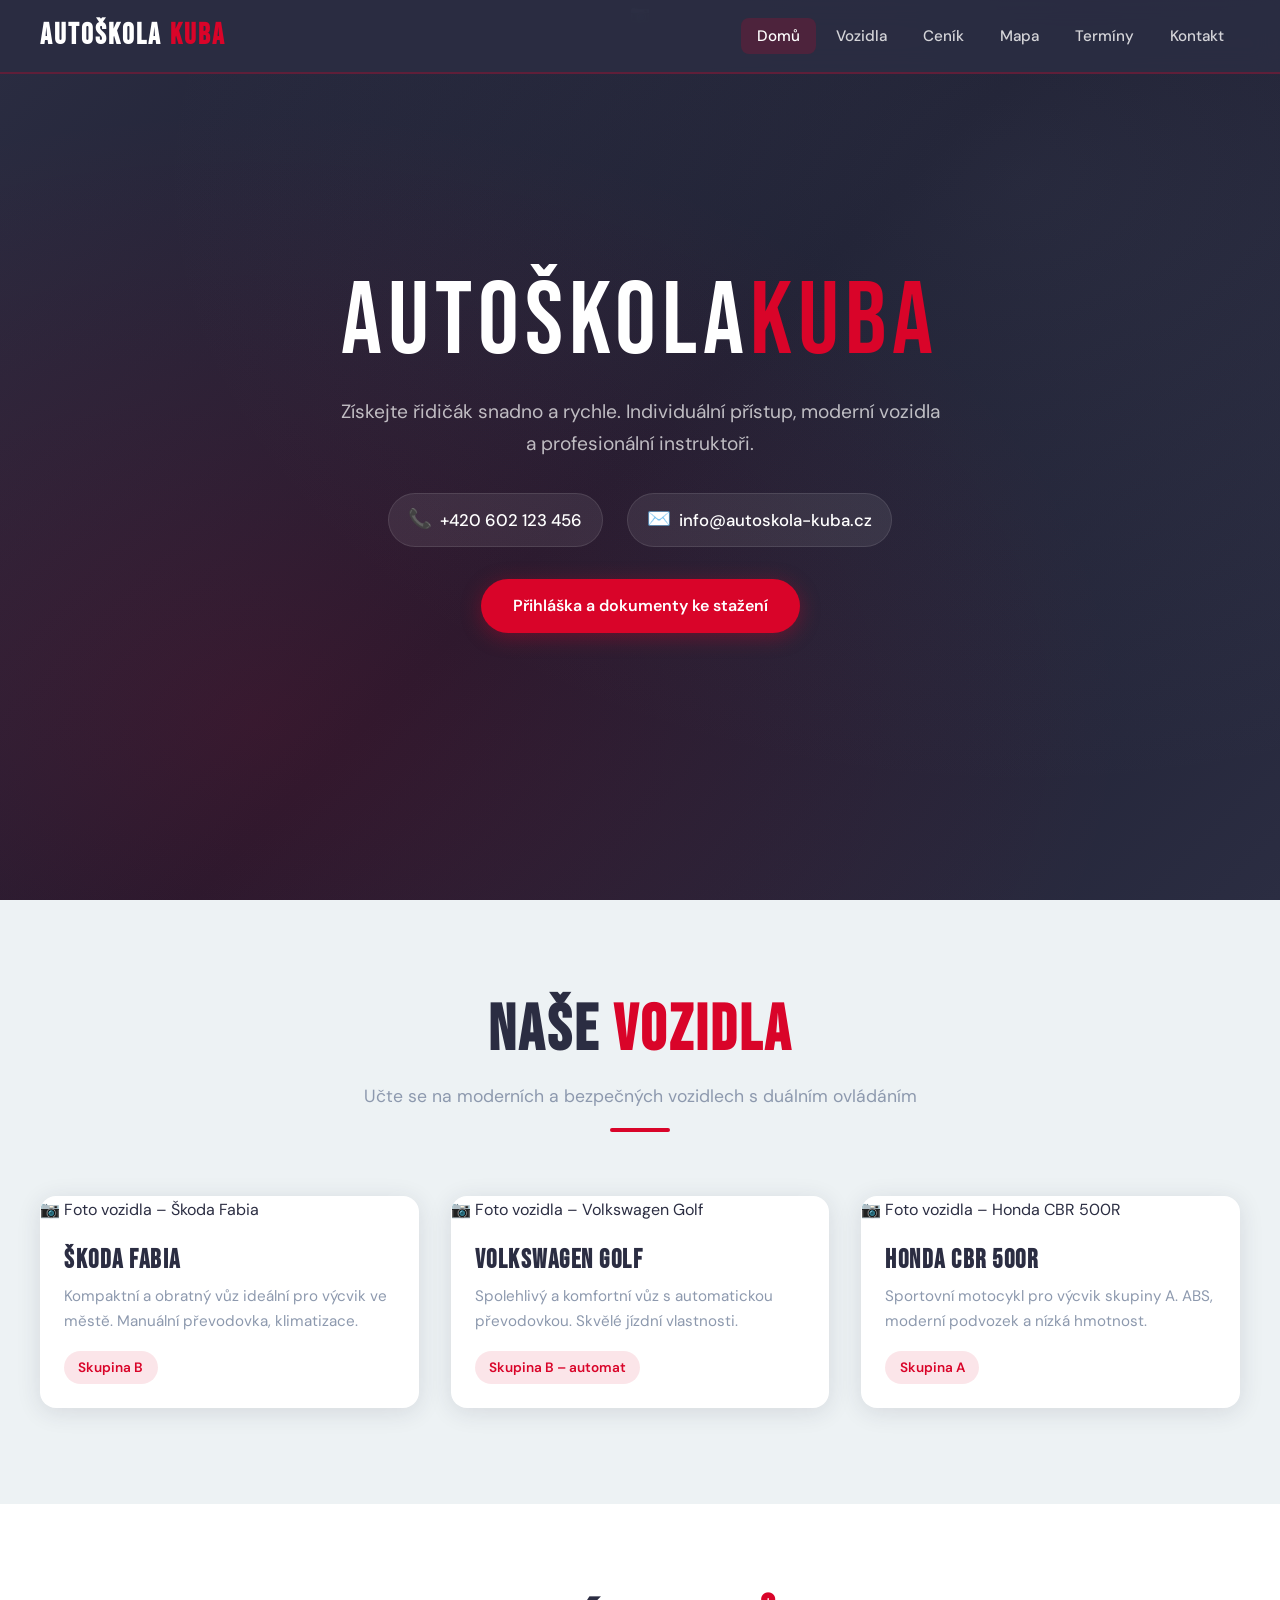
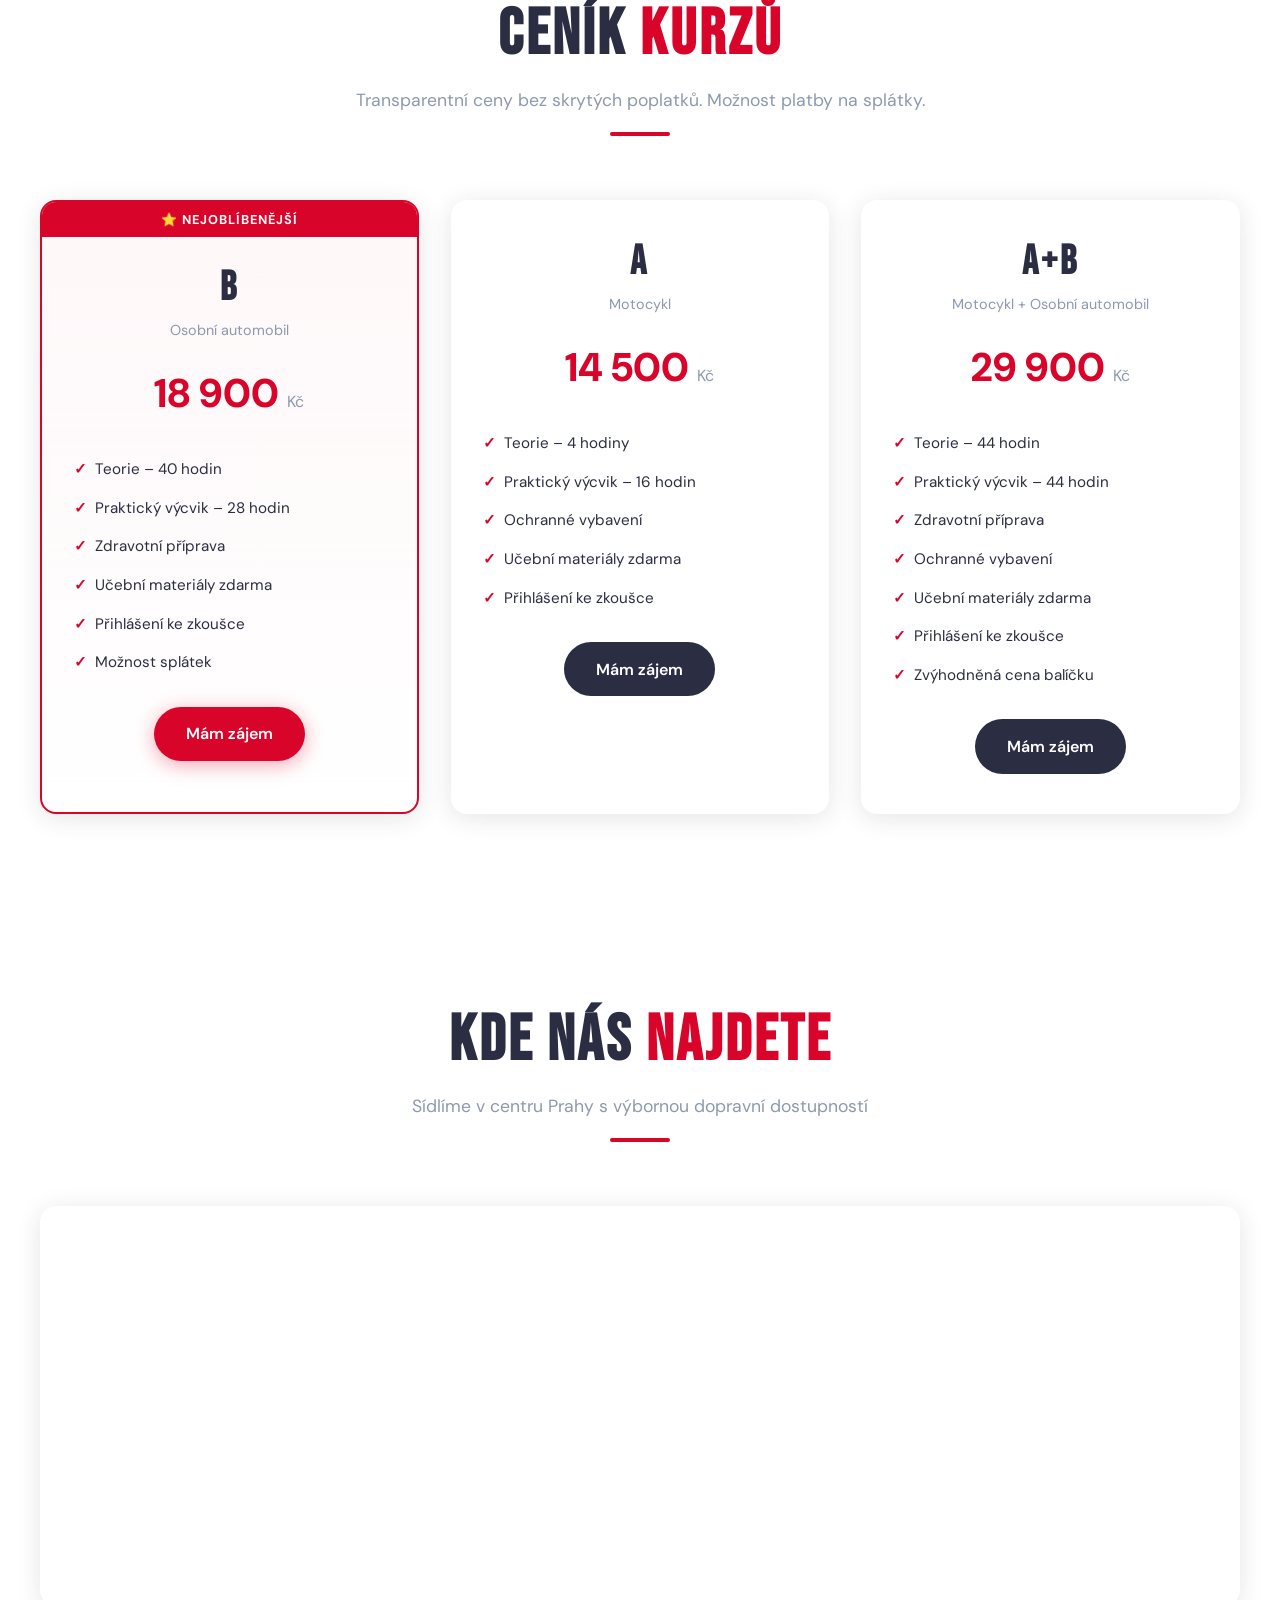
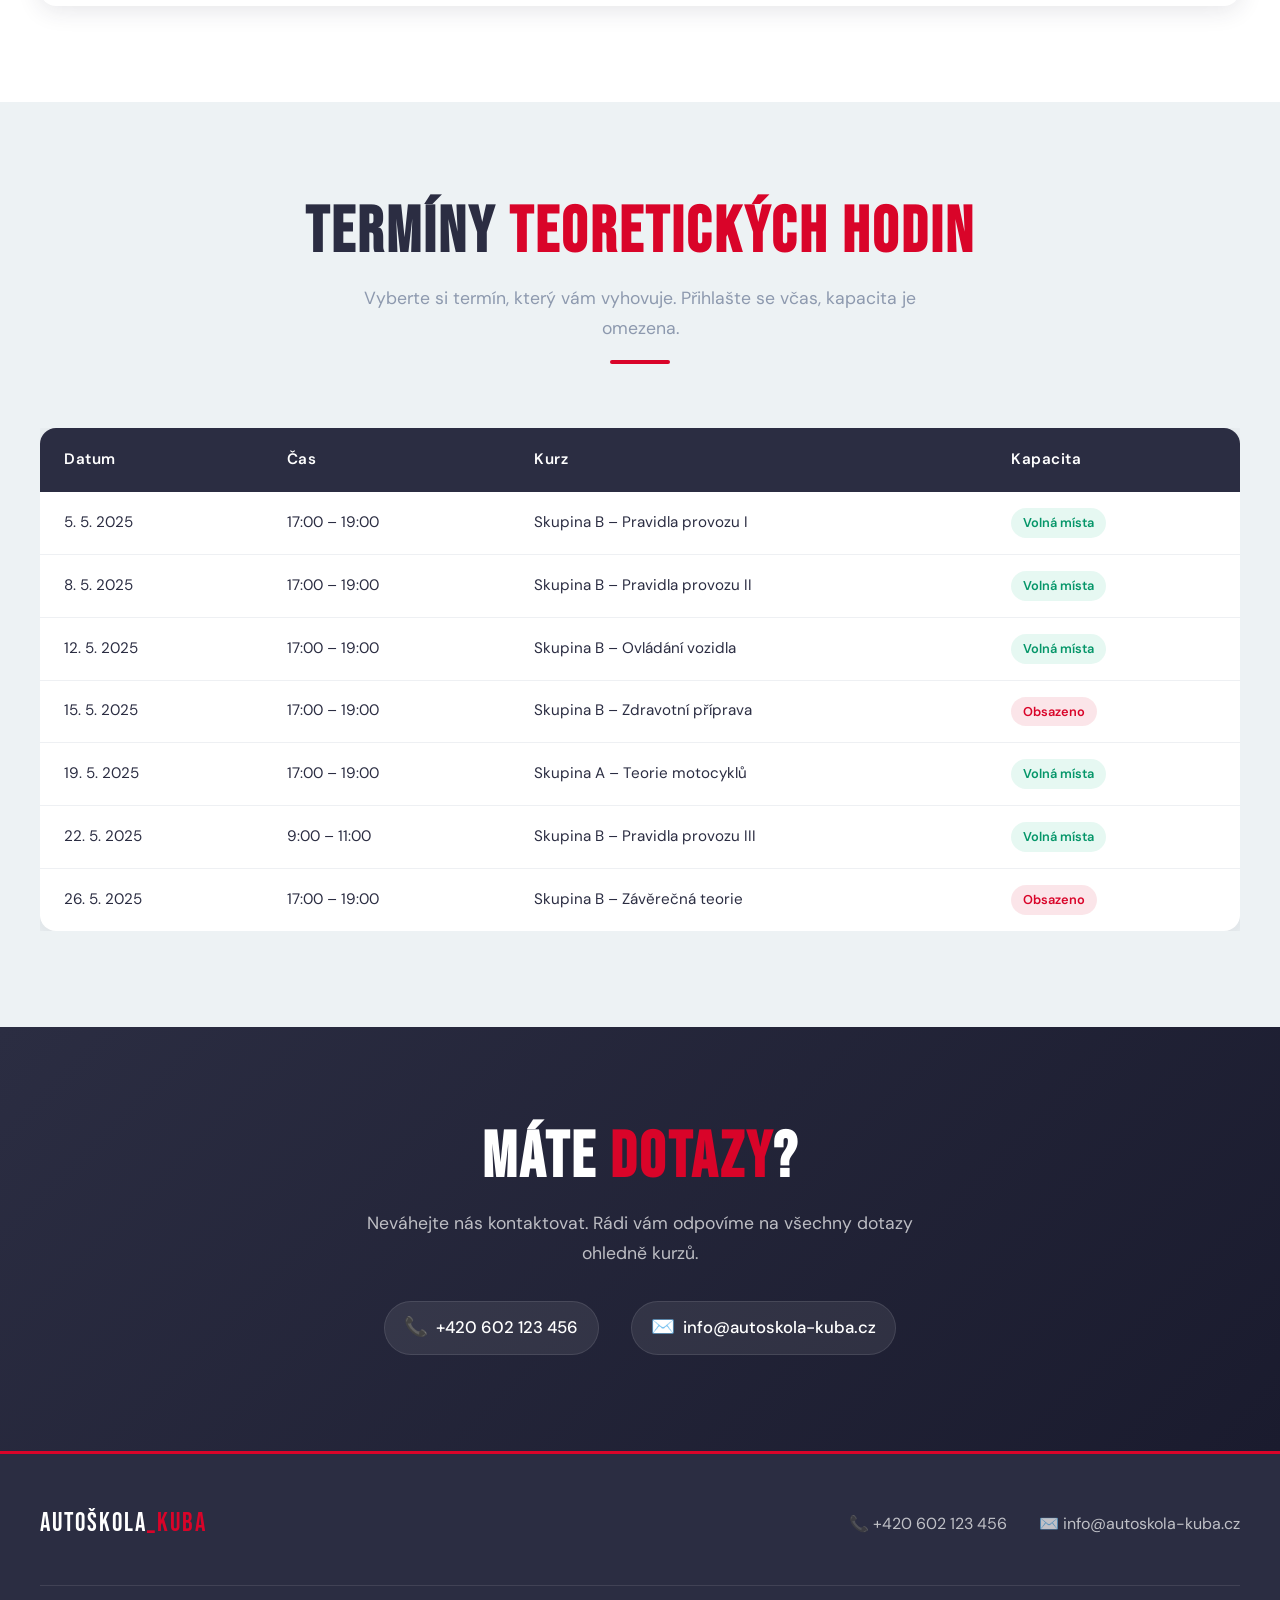
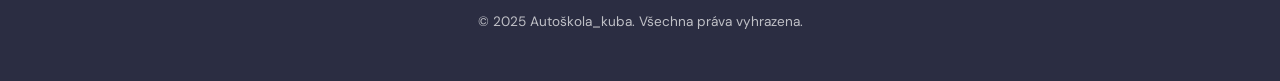
==== index.html @ a4c68f7d "posun_kuba_2" ====
<!DOCTYPE html>
<html lang="cs">

<head>
    <meta charset="UTF-8">
    <meta name="viewport" content="width=device-width, initial-scale=1.0">
    <meta name="description"
        content="Autoškola Kuba – moderní autoškola v Praze. Získejte řidičák snadno a rychle. Kurzy skupin B, A, AM a další.">
    <title>Autoškola Kuba – Získejte řidičák snadno a rychle</title>
    <link rel="stylesheet" href="style.css">
</head>

<body>

    <!-- ===== NAVBAR ===== -->
    <nav class="navbar" id="navbar">
        <div class="nav-container">
            <a href="#domov" class="nav-logo">Autoškola<span>kuba</span></a>
            <ul class="nav-links" id="navLinks">
                <li><a href="#domov">Domů</a></li>
                <li><a href="#vozidla">Vozidla</a></li>
                <li><a href="#cenik">Ceník</a></li>
                <li><a href="#mapa">Mapa</a></li>
                <li><a href="#terminy">Termíny</a></li>
                <li><a href="#kontakt">Kontakt</a></li>
            </ul>
            <div class="nav-toggle" id="navToggle" onclick="toggleNav()">
                <span></span>
                <span></span>
                <span></span>
            </div>
        </div>
    </nav>

    <!-- ===== HERO ===== -->
    <header class="hero" id="domov">
        <div class="hero-bg">
            <div class="hero-placeholder">
                <div style="text-align:center;">
                    <span class="placeholder-icon">📷</span>
                    <br>Foto hero – autoškola / silnice
                </div>
            </div>
        </div>
        <div class="hero-content">
            <h1>Autoškola<span>kuba</span></h1>
            <p>Získejte řidičák snadno a rychle. Individuální přístup, moderní vozidla a profesionální instruktoři.</p>
            <div class="hero-contacts">
                <a href="tel:+420602123456" class="hero-contact-item">
                    <span class="icon">📞</span> +420 602 123 456
                </a>
                <a href="mailto:info@autoskola-kuba.cz" class="hero-contact-item">
                    <span class="icon">✉️</span> info@autoskola-kuba.cz
                </a>
            </div>
            <div style="display:flex;gap:1rem;justify-content:center;flex-wrap:wrap;">
                <a href="formular.html" class="btn btn-primary">Přihláška a dokumenty ke stažení</a>
            </div>
        </div>
    </header>

    <main>

        <!-- ===== VOZIDLA ===== -->
        <section id="vozidla">
            <div class="section-container">
                <div class="section-header">
                    <h2>Naše <span>vozidla</span></h2>
                    <p>Učte se na moderních a bezpečných vozidlech s duálním ovládáním</p>
                    <div class="section-line"></div>
                </div>
                <div class="vehicles-grid">
                    <!-- Card 1 -->
                    <div class="vehicle-card">
                        <div class="photo-placeholder red">
                            <span class="placeholder-icon">📷</span>
                            Foto vozidla – Škoda Fabia
                        </div>
                        <div class="vehicle-card-body">
                            <h3>Škoda Fabia</h3>
                            <p>Kompaktní a obratný vůz ideální pro výcvik ve městě. Manuální převodovka, klimatizace.
                            </p>
                            <span class="vehicle-badge">Skupina B</span>
                        </div>
                    </div>
                    <!-- Card 2 -->
                    <div class="vehicle-card">
                        <div class="photo-placeholder dark">
                            <span class="placeholder-icon">📷</span>
                            Foto vozidla – Volkswagen Golf
                        </div>
                        <div class="vehicle-card-body">
                            <h3>Volkswagen Golf</h3>
                            <p>Spolehlivý a komfortní vůz s automatickou převodovkou. Skvělé jízdní vlastnosti.</p>
                            <span class="vehicle-badge">Skupina B – automat</span>
                        </div>
                    </div>
                    <!-- Card 3 -->
                    <div class="vehicle-card">
                        <div class="photo-placeholder grey">
                            <span class="placeholder-icon">📷</span>
                            Foto vozidla – Honda CBR 500R
                        </div>
                        <div class="vehicle-card-body">
                            <h3>Honda CBR 500R</h3>
                            <p>Sportovní motocykl pro výcvik skupiny A. ABS, moderní podvozek a nízká hmotnost.</p>
                            <span class="vehicle-badge">Skupina A</span>
                        </div>
                    </div>
                </div>
            </div>
        </section>

        <!-- ===== CENÍK ===== -->
        <section id="cenik" style="background:var(--white);">
            <div class="section-container">
                <div class="section-header">
                    <h2>Ceník <span>kurzů</span></h2>
                    <p>Transparentní ceny bez skrytých poplatků. Možnost platby na splátky.</p>
                    <div class="section-line"></div>
                </div>
                <div class="pricing-grid">
                    <!-- B – featured -->
                    <div class="pricing-card featured">
                        <div class="pricing-header">
                            <h3>B</h3>
                            <div class="category">Osobní automobil</div>
                        </div>
                        <div class="pricing-price">18 900 <small>Kč</small></div>
                        <ul class="pricing-features">
                            <li>Teorie – 40 hodin</li>
                            <li>Praktický výcvik – 28 hodin</li>
                            <li>Zdravotní příprava</li>
                            <li>Učební materiály zdarma</li>
                            <li>Přihlášení ke zkoušce</li>
                            <li>Možnost splátek</li>
                        </ul>
                        <a href="formular.html" class="btn btn-primary">Mám zájem</a>
                    </div>
                    <!-- A -->
                    <div class="pricing-card">
                        <div class="pricing-header">
                            <h3>A</h3>
                            <div class="category">Motocykl</div>
                        </div>
                        <div class="pricing-price">14 500 <small>Kč</small></div>
                        <ul class="pricing-features">
                            <li>Teorie – 4 hodiny</li>
                            <li>Praktický výcvik – 16 hodin</li>
                            <li>Ochranné vybavení</li>
                            <li>Učební materiály zdarma</li>
                            <li>Přihlášení ke zkoušce</li>
                        </ul>
                        <a href="formular.html" class="btn btn-dark">Mám zájem</a>
                    </div>
                    <!-- A+B -->
                    <div class="pricing-card">
                        <div class="pricing-header">
                            <h3>A+B</h3>
                            <div class="category">Motocykl + Osobní automobil</div>
                        </div>
                        <div class="pricing-price">29 900 <small>Kč</small></div>
                        <ul class="pricing-features">
                            <li>Teorie – 44 hodin</li>
                            <li>Praktický výcvik – 44 hodin</li>
                            <li>Zdravotní příprava</li>
                            <li>Ochranné vybavení</li>
                            <li>Učební materiály zdarma</li>
                            <li>Přihlášení ke zkoušce</li>
                            <li>Zvýhodněná cena balíčku</li>
                        </ul>
                        <a href="formular.html" class="btn btn-dark">Mám zájem</a>
                    </div>
                </div>
            </div>
        </section>

        <!-- ===== MAPA ===== -->
        <section id="mapa" class="map-section">
            <div class="section-container">
                <div class="section-header">
                    <h2>Kde nás <span>najdete</span></h2>
                    <p>Sídlíme v centru Prahy s výbornou dopravní dostupností</p>
                    <div class="section-line"></div>
                </div>
                <div class="map-wrapper">
                    <!-- DOPLNIT SOUŘADNICE -->
                    <iframe
                        src="https://www.google.com/maps/embed?pb=!1m18!1m12!1m3!1d2560.698370697613!2d14.42076!3d50.08804!2m3!1f0!2f0!3f0!3m2!1i1024!2i768!4f13.1!3m3!1m2!1s0x470b94e1e6c0b0a1%3A0x400af0f66164090!2sPraha!5e0!3m2!1scs!2scz!4v1700000000000!5m2!1scs!2scz"
                        allowfullscreen="" loading="lazy" referrerpolicy="no-referrer-when-downgrade"
                        title="Mapa – Autoškola Kuba">
                    </iframe>
                </div>
            </div>
        </section>

        <!-- ===== TERMÍNY ===== -->
        <section id="terminy">
            <div class="section-container">
                <div class="section-header">
                    <h2>Termíny <span>teoretických hodin</span></h2>
                    <p>Vyberte si termín, který vám vyhovuje. Přihlašte se včas, kapacita je omezena.</p>
                    <div class="section-line"></div>
                </div>
                <div style="overflow-x:auto;">
                    <table class="schedule-table">
                        <thead>
                            <tr>
                                <th>Datum</th>
                                <th>Čas</th>
                                <th>Kurz</th>
                                <th>Kapacita</th>
                            </tr>
                        </thead>
                        <tbody>
                            <tr>
                                <td>5. 5. 2025</td>
                                <td>17:00 – 19:00</td>
                                <td>Skupina B – Pravidla provozu I</td>
                                <td><span class="status-badge open">Volná místa</span></td>
                            </tr>
                            <tr>
                                <td>8. 5. 2025</td>
                                <td>17:00 – 19:00</td>
                                <td>Skupina B – Pravidla provozu II</td>
                                <td><span class="status-badge open">Volná místa</span></td>
                            </tr>
                            <tr>
                                <td>12. 5. 2025</td>
                                <td>17:00 – 19:00</td>
                                <td>Skupina B – Ovládání vozidla</td>
                                <td><span class="status-badge open">Volná místa</span></td>
                            </tr>
                            <tr>
                                <td>15. 5. 2025</td>
                                <td>17:00 – 19:00</td>
                                <td>Skupina B – Zdravotní příprava</td>
                                <td><span class="status-badge full">Obsazeno</span></td>
                            </tr>
                            <tr>
                                <td>19. 5. 2025</td>
                                <td>17:00 – 19:00</td>
                                <td>Skupina A – Teorie motocyklů</td>
                                <td><span class="status-badge open">Volná místa</span></td>
                            </tr>
                            <tr>
                                <td>22. 5. 2025</td>
                                <td>9:00 – 11:00</td>
                                <td>Skupina B – Pravidla provozu III</td>
                                <td><span class="status-badge open">Volná místa</span></td>
                            </tr>
                            <tr>
                                <td>26. 5. 2025</td>
                                <td>17:00 – 19:00</td>
                                <td>Skupina B – Závěrečná teorie</td>
                                <td><span class="status-badge full">Obsazeno</span></td>
                            </tr>
                        </tbody>
                    </table>
                </div>
            </div>
        </section>

        <!-- ===== CTA ===== -->
        <section class="cta-section" id="kontakt">
            <div class="section-container" style="text-align:center;">
                <h2 style="color:var(--white);">Máte <span style="color:var(--primary);">dotazy</span>?</h2>
                <p style="color:rgba(255,255,255,0.7);font-size:1.1rem;max-width:600px;margin:0 auto 2rem;">
                    Neváhejte nás kontaktovat. Rádi vám odpovíme na všechny dotazy ohledně kurzů.
                </p>
                <div style="display:flex;gap:2rem;justify-content:center;flex-wrap:wrap;">
                    <a href="tel:+420602123456" class="hero-contact-item">
                        <span class="icon">📞</span> +420 602 123 456
                    </a>
                    <a href="mailto:info@autoskola-kuba.cz" class="hero-contact-item">
                        <span class="icon">✉️</span> info@autoskola-kuba.cz
                    </a>
                </div>
            </div>
        </section>

    </main>

    <!-- ===== FOOTER ===== -->
    <footer class="footer">
        <div class="footer-container">
            <div class="footer-logo">Autoškola<span>_kuba</span></div>
            <div class="footer-contact">
                <a href="tel:+420602123456">📞 +420 602 123 456</a>
                <a href="mailto:info@autoskola-kuba.cz">✉️ info@autoskola-kuba.cz</a>
            </div>
            <div class="footer-copy">
                &copy; 2025 Autoškola_kuba. Všechna práva vyhrazena.
            </div>
        </div>
    </footer>

    <!-- ===== JS ===== -->
    <script>
        function toggleNav() {
            document.getElementById('navLinks').classList.toggle('active');
        }

        // Close mobile nav on link click
        document.querySelectorAll('.nav-links a').forEach(link => {
            link.addEventListener('click', () => {
                document.getElementById('navLinks').classList.remove('active');
            });
        });

        // Intersection Observer for fade-in animations
        const observerOptions = {
            threshold: 0.1,
            rootMargin: '0px 0px -50px 0px'
        };

        const observer = new IntersectionObserver((entries) => {
            entries.forEach(entry => {
                if (entry.isIntersecting) {
                    entry.target.style.animationPlayState = 'running';
                    observer.unobserve(entry.target);
                }
            });
        }, observerOptions);

        document.querySelectorAll('.vehicle-card, .pricing-card, .schedule-table').forEach(el => {
            el.style.animationPlayState = 'paused';
            observer.observe(el);
        });

        // Active nav link on scroll
        const sections = document.querySelectorAll('section, header');
        const navLinks = document.querySelectorAll('.nav-links a[href^="#"]');

        window.addEventListener('scroll', () => {
            let current = '';
            sections.forEach(section => {
                const sectionTop = section.offsetTop - 100;
                if (scrollY >= sectionTop) {
                    current = section.getAttribute('id');
                }
            });
            navLinks.forEach(link => {
                link.classList.remove('active');
                if (link.getAttribute('href') === '#' + current) {
                    link.classList.add('active');
                }
            });
        });
    </script>

</body>

</html>
---- style.css ----
/* ===== IMPORTS ===== */
@import url('https://fonts.googleapis.com/css2?family=Bebas+Neue&family=DM+Sans:ital,opsz,wght@0,9..40,300;0,9..40,400;0,9..40,500;0,9..40,600;0,9..40,700;1,9..40,400&display=swap');

/* ===== CSS VARIABLES ===== */
:root {
    --primary: #d90429;
    --secondary: #8d99ae;
    --dark: #2b2d42;
    --bg: #EDF2F4;
    --white: #ffffff;
    --font-display: 'Bebas Neue', sans-serif;
    --font-body: 'DM Sans', sans-serif;
    --shadow: 0 4px 24px rgba(43, 45, 66, 0.12);
    --shadow-lg: 0 12px 48px rgba(43, 45, 66, 0.18);
    --radius: 16px;
    --transition: 0.3s cubic-bezier(0.4, 0, 0.2, 1);
}

/* ===== RESET & BASE ===== */
*,
*::before,
*::after {
    margin: 0;
    padding: 0;
    box-sizing: border-box;
}

html {
    scroll-behavior: smooth;
    scroll-padding-top: 80px;
}

body {
    font-family: var(--font-body);
    background: var(--bg);
    color: var(--dark);
    line-height: 1.7;
    overflow-x: hidden;
}

h1,
h2,
h3,
h4 {
    font-family: var(--font-display);
    line-height: 1.1;
    letter-spacing: 2px;
}

a {
    text-decoration: none;
    color: inherit;
}

ul {
    list-style: none;
}

img {
    max-width: 100%;
    display: block;
}

/* ===== ANIMATIONS ===== */
@keyframes fadeInUp {
    from {
        opacity: 0;
        transform: translateY(40px);
    }

    to {
        opacity: 1;
        transform: translateY(0);
    }
}

@keyframes fadeIn {
    from {
        opacity: 0;
    }

    to {
        opacity: 1;
    }
}

@keyframes slideInLeft {
    from {
        opacity: 0;
        transform: translateX(-60px);
    }

    to {
        opacity: 1;
        transform: translateX(0);
    }
}

@keyframes pulse {

    0%,
    100% {
        transform: scale(1);
    }

    50% {
        transform: scale(1.05);
    }
}

.fade-in-up {
    animation: fadeInUp 0.8s ease forwards;
    opacity: 0;
}

.fade-in-up:nth-child(2) {
    animation-delay: 0.15s;
}

.fade-in-up:nth-child(3) {
    animation-delay: 0.3s;
}

.fade-in-up:nth-child(4) {
    animation-delay: 0.45s;
}

/* ===== NAVBAR ===== */
.navbar {
    position: fixed;
    top: 0;
    left: 0;
    width: 100%;
    z-index: 1000;
    background: rgba(43, 45, 66, 0.95);
    backdrop-filter: blur(12px);
    -webkit-backdrop-filter: blur(12px);
    padding: 0 2rem;
    transition: var(--transition);
    border-bottom: 2px solid rgba(217, 4, 41, 0.3);
}

.navbar .nav-container {
    max-width: 1200px;
    margin: 0 auto;
    display: flex;
    align-items: center;
    justify-content: space-between;
    height: 72px;
}

.nav-logo {
    font-family: var(--font-display);
    font-size: 1.8rem;
    letter-spacing: 2px;
    font-weight: 800;
    color: var(--white);
    display: flex;
    align-items: center;
    gap: 0.5rem;
}

.nav-logo span {
    color: var(--primary);
}

.nav-links {
    display: flex;
    gap: 0.25rem;
}

.nav-links a {
    color: rgba(255, 255, 255, 0.8);
    font-weight: 500;
    font-size: 0.95rem;
    padding: 0.5rem 1rem;
    border-radius: 8px;
    transition: var(--transition);
    position: relative;
}

.nav-links a:hover,
.nav-links a.active {
    color: var(--white);
    background: rgba(217, 4, 41, 0.2);
}

.nav-links a::after {
    content: '';
    position: absolute;
    bottom: 2px;
    left: 50%;
    transform: translateX(-50%) scaleX(0);
    width: 60%;
    height: 2px;
    background: var(--primary);
    transition: transform 0.3s ease;
    border-radius: 2px;
}

.nav-links a:hover::after {
    transform: translateX(-50%) scaleX(1);
}

/* Hamburger */
.nav-toggle {
    display: none;
    flex-direction: column;
    gap: 5px;
    cursor: pointer;
    padding: 4px;
}

.nav-toggle span {
    width: 26px;
    height: 3px;
    background: var(--white);
    border-radius: 3px;
    transition: var(--transition);
}

/* ===== HERO ===== */
.hero {
    position: relative;
    min-height: 100vh;
    display: flex;
    align-items: center;
    justify-content: center;
    text-align: center;
    overflow: hidden;
}

.hero-bg {
    position: absolute;
    inset: 0;
    background: linear-gradient(135deg, var(--dark) 0%, #1a1b2e 50%, var(--dark) 100%);
    z-index: 0;
}

.hero-bg::before {
    content: '';
    position: absolute;
    inset: 0;
    background:
        radial-gradient(ellipse at 20% 80%, rgba(217, 4, 41, 0.15) 0%, transparent 60%),
        radial-gradient(ellipse at 80% 20%, rgba(141, 153, 174, 0.1) 0%, transparent 60%);
}

.hero-img {
    position: absolute;
    inset: 0;
    width: 100%;
    height: 100%;
    object-fit: cover;
    object-position: center;
    opacity: 0.4;
    z-index: 0;
}

.hero-content {
    position: relative;
    z-index: 1;
    max-width: 800px;
    padding: 2rem;
    animation: fadeInUp 1s ease forwards;
}

.hero-badge {
    display: inline-block;
    background: rgba(217, 4, 41, 0.15);
    border: 1px solid rgba(217, 4, 41, 0.4);
    color: var(--primary);
    padding: 0.4rem 1.2rem;
    border-radius: 50px;
    font-size: 0.85rem;
    font-weight: 600;
    letter-spacing: 1px;
    text-transform: uppercase;
    margin-bottom: 1.5rem;
}

.hero h1 {
    font-size: clamp(3.5rem, 8vw, 7rem);
    color: var(--white);
    margin-bottom: 1rem;
    font-weight: 400;
    letter-spacing: 6px;
}

.hero h1 span {
    color: var(--primary);
}

.hero p {
    font-size: 1.2rem;
    color: rgba(255, 255, 255, 0.7);
    max-width: 600px;
    margin: 0 auto 2rem;
}

.hero-contacts {
    display: flex;
    gap: 1.5rem;
    justify-content: center;
    flex-wrap: wrap;
    margin-bottom: 2rem;
}

.hero-contact-item {
    display: flex;
    align-items: center;
    gap: 0.5rem;
    color: var(--white);
    font-weight: 500;
    font-size: 1.05rem;
    background: rgba(255, 255, 255, 0.08);
    padding: 0.6rem 1.2rem;
    border-radius: 50px;
    border: 1px solid rgba(255, 255, 255, 0.1);
    transition: var(--transition);
}

.hero-contact-item:hover {
    background: rgba(217, 4, 41, 0.2);
    border-color: rgba(217, 4, 41, 0.4);
}

.hero-contact-item .icon {
    font-size: 1.2rem;
}

/* ===== BUTTONS ===== */
.btn {
    display: inline-flex;
    align-items: center;
    gap: 0.5rem;
    padding: 0.85rem 2rem;
    border-radius: 50px;
    font-family: var(--font-body);
    font-weight: 600;
    font-size: 1rem;
    cursor: pointer;
    border: none;
    transition: var(--transition);
    text-align: center;
}

.btn-primary {
    background: var(--primary);
    color: var(--white);
    box-shadow: 0 4px 20px rgba(217, 4, 41, 0.35);
}

.btn-primary:hover {
    background: #b80324;
    transform: translateY(-2px);
    box-shadow: 0 8px 30px rgba(217, 4, 41, 0.45);
}

.btn-secondary {
    background: transparent;
    color: var(--white);
    border: 2px solid rgba(255, 255, 255, 0.3);
}

.btn-secondary:hover {
    border-color: var(--primary);
    color: var(--primary);
    transform: translateY(-2px);
}

.btn-dark {
    background: var(--dark);
    color: var(--white);
}

.btn-dark:hover {
    background: #1a1b2e;
    transform: translateY(-2px);
}

/* ===== SECTIONS ===== */
section {
    padding: 6rem 2rem;
}

.section-container {
    max-width: 1200px;
    margin: 0 auto;
}

.section-header {
    text-align: center;
    margin-bottom: 4rem;
}

.section-header h2 {
    font-size: clamp(2.5rem, 5vw, 4rem);
    color: var(--dark);
    margin-bottom: 1rem;
    letter-spacing: 3px;
}

.section-header h2 span {
    color: var(--primary);
}

.section-header p {
    color: var(--secondary);
    font-size: 1.1rem;
    max-width: 600px;
    margin: 0 auto;
}

.section-line {
    width: 60px;
    height: 4px;
    background: var(--primary);
    border-radius: 4px;
    margin: 1rem auto 0;
}

/* ===== VEHICLE IMAGES ===== */
.vehicle-img-wrap {
    overflow: hidden;
    min-height: 220px;
    background: var(--bg);
}

.vehicle-img {
    width: 100%;
    height: 220px;
    object-fit: cover;
    object-position: center;
    transition: transform 0.5s ease;
}

.vehicle-card:hover .vehicle-img {
    transform: scale(1.05);
}

/* ===== VEHICLES / CARDS ===== */
.vehicles-grid {
    display: grid;
    grid-template-columns: repeat(auto-fit, minmax(320px, 1fr));
    gap: 2rem;
}

.vehicle-card {
    background: var(--white);
    border-radius: var(--radius);
    overflow: hidden;
    box-shadow: var(--shadow);
    transition: var(--transition);
    animation: fadeInUp 0.8s ease forwards;
    opacity: 0;
}

.vehicle-card:nth-child(1) {
    animation-delay: 0.1s;
}

.vehicle-card:nth-child(2) {
    animation-delay: 0.25s;
}

.vehicle-card:nth-child(3) {
    animation-delay: 0.4s;
}

.vehicle-card:hover {
    transform: translateY(-8px);
    box-shadow: var(--shadow-lg);
}

.vehicle-card .vehicle-img-wrap {
    border-radius: 0;
}

.vehicle-card-body {
    padding: 1.5rem;
}

.vehicle-card-body h3 {
    font-family: var(--font-display);
    font-size: 1.6rem;
    margin-bottom: 0.5rem;
    color: var(--dark);
    letter-spacing: 1.5px;
}

.vehicle-card-body p {
    color: var(--secondary);
    font-size: 0.95rem;
    margin-bottom: 1rem;
}

.vehicle-badge {
    display: inline-block;
    background: rgba(217, 4, 41, 0.1);
    color: var(--primary);
    padding: 0.3rem 0.9rem;
    border-radius: 50px;
    font-size: 0.85rem;
    font-weight: 600;
}

/* ===== PRICING ===== */
.pricing-grid {
    display: grid;
    grid-template-columns: repeat(auto-fit, minmax(260px, 1fr));
    gap: 2rem;
}

.pricing-card {
    background: var(--white);
    border-radius: var(--radius);
    padding: 2.5rem 2rem;
    text-align: center;
    box-shadow: var(--shadow);
    transition: var(--transition);
    position: relative;
    overflow: hidden;
    animation: fadeInUp 0.8s ease forwards;
    opacity: 0;
}

.pricing-card:nth-child(1) {
    animation-delay: 0.1s;
}

.pricing-card:nth-child(2) {
    animation-delay: 0.2s;
}

.pricing-card:nth-child(3) {
    animation-delay: 0.3s;
}

.pricing-card:nth-child(4) {
    animation-delay: 0.4s;
}

.pricing-card:hover {
    transform: translateY(-6px);
    box-shadow: var(--shadow-lg);
}

.pricing-card.featured {
    border: 2px solid var(--primary);
    background: linear-gradient(180deg, rgba(217, 4, 41, 0.03) 0%, var(--white) 100%);
}

.pricing-card.featured::before {
    content: '⭐ Nejoblíbenější';
    position: absolute;
    top: 0;
    left: 0;
    right: 0;
    background: var(--primary);
    color: var(--white);
    padding: 0.4rem;
    font-size: 0.8rem;
    font-weight: 700;
    text-transform: uppercase;
    letter-spacing: 1px;
}

.pricing-card.featured .pricing-header {
    margin-top: 1.5rem;
}

.pricing-header h3 {
    font-family: var(--font-display);
    font-size: 2.5rem;
    color: var(--dark);
    margin-bottom: 0.5rem;
    letter-spacing: 3px;
}

.pricing-header .category {
    font-size: 0.9rem;
    color: var(--secondary);
    margin-bottom: 1rem;
}

.pricing-price {
    font-size: 2.5rem;
    font-weight: 800;
    color: var(--primary);
    margin: 1rem 0;
}

.pricing-price small {
    font-size: 1rem;
    font-weight: 400;
    color: var(--secondary);
}

.pricing-features {
    text-align: left;
    margin: 1.5rem 0;
}

.pricing-features li {
    padding: 0.4rem 0;
    color: var(--dark);
    font-size: 0.95rem;
    display: flex;
    align-items: center;
    gap: 0.5rem;
}

.pricing-features li::before {
    content: '✓';
    color: var(--primary);
    font-weight: 700;
}

/* ===== MAP ===== */
.map-section {
    background: var(--white);
}

.map-wrapper {
    border-radius: var(--radius);
    overflow: hidden;
    box-shadow: var(--shadow);
    height: 400px;
}

.map-wrapper iframe {
    width: 100%;
    height: 100%;
    border: none;
}

/* ===== SCHEDULE ===== */
.schedule-table {
    width: 100%;
    border-collapse: separate;
    border-spacing: 0;
    background: var(--white);
    border-radius: var(--radius);
    overflow: hidden;
    box-shadow: var(--shadow);
    animation: fadeInUp 0.8s ease forwards;
}

.schedule-table thead {
    background: var(--dark);
    color: var(--white);
}

.schedule-table th {
    padding: 1.2rem 1.5rem;
    text-align: left;
    font-weight: 600;
    font-size: 0.95rem;
    letter-spacing: 0.5px;
}

.schedule-table td {
    padding: 1rem 1.5rem;
    border-bottom: 1px solid rgba(141, 153, 174, 0.15);
    font-size: 0.95rem;
}

.schedule-table tbody tr {
    transition: var(--transition);
}

.schedule-table tbody tr:hover {
    background: rgba(217, 4, 41, 0.04);
}

.schedule-table tbody tr:last-child td {
    border-bottom: none;
}

.status-badge {
    display: inline-block;
    padding: 0.25rem 0.75rem;
    border-radius: 50px;
    font-size: 0.8rem;
    font-weight: 600;
}

.status-badge.open {
    background: rgba(16, 185, 129, 0.1);
    color: #059669;
}

.status-badge.full {
    background: rgba(217, 4, 41, 0.1);
    color: var(--primary);
}

/* ===== CTA ===== */
.cta-section {
    background: linear-gradient(135deg, var(--dark), #1a1b2e);
    text-align: center;
}

.cta-section h2 {
    color: var(--white);
    font-size: clamp(2.5rem, 5vw, 4rem);
    margin-bottom: 1rem;
    letter-spacing: 3px;
}

.cta-section p {
    color: rgba(255, 255, 255, 0.7);
    font-size: 1.1rem;
    margin-bottom: 2rem;
    max-width: 600px;
    margin-left: auto;
    margin-right: auto;
}

/* ===== FOOTER ===== */
.footer {
    background: var(--dark);
    color: rgba(255, 255, 255, 0.7);
    padding: 3rem 2rem;
    border-top: 3px solid var(--primary);
}

.footer-container {
    max-width: 1200px;
    margin: 0 auto;
    display: flex;
    justify-content: space-between;
    align-items: center;
    flex-wrap: wrap;
    gap: 1rem;
}

.footer-logo {
    font-family: var(--font-display);
    font-size: 1.6rem;
    font-weight: 400;
    color: var(--white);
    letter-spacing: 2px;
}

.footer-logo span {
    color: var(--primary);
}

.footer-contact {
    display: flex;
    gap: 2rem;
    flex-wrap: wrap;
}

.footer-contact a {
    color: rgba(255, 255, 255, 0.7);
    transition: var(--transition);
    display: flex;
    align-items: center;
    gap: 0.4rem;
}

.footer-contact a:hover {
    color: var(--primary);
}

.footer-copy {
    width: 100%;
    text-align: center;
    margin-top: 1.5rem;
    padding-top: 1.5rem;
    border-top: 1px solid rgba(255, 255, 255, 0.1);
    font-size: 0.85rem;
}

/* ===== FORMULAR PAGE ===== */

/* --- Hero s fotkou --- */
.formular-hero {
    position: relative;
    min-height: 50vh;
    display: flex;
    align-items: center;
    justify-content: center;
    text-align: center;
    overflow: hidden;
    background: linear-gradient(135deg, var(--dark) 0%, #1a1b2e 50%, #2b2d42 100%);
    background-size: cover;
    background-position: center;
}

.formular-hero-img {
    position: absolute;
    inset: 0;
    width: 100%;
    height: 100%;
    object-fit: cover;
    object-position: center;
    opacity: 0.35;
    z-index: 0;
}

.formular-hero-overlay {
    position: absolute;
    inset: 0;
    background:
        radial-gradient(ellipse at 30% 70%, rgba(217, 4, 41, 0.2) 0%, transparent 60%),
        radial-gradient(ellipse at 70% 30%, rgba(141, 153, 174, 0.15) 0%, transparent 60%),
        linear-gradient(180deg, rgba(43, 45, 66, 0.5) 0%, rgba(26, 27, 46, 0.8) 100%);
    z-index: 1;
}

.formular-hero-content {
    position: relative;
    z-index: 2;
    padding: 2rem;
    animation: fadeInUp 0.8s ease forwards;
}

.formular-hero-content h1 {
    font-family: var(--font-display);
    font-size: clamp(2.5rem, 6vw, 5rem);
    color: var(--white);
    letter-spacing: 4px;
    margin-bottom: 0.75rem;
    line-height: 1.1;
}

.formular-hero-content h1 span {
    color: var(--primary);
}

.formular-hero-content p {
    color: rgba(255, 255, 255, 0.7);
    font-size: 1.15rem;
    max-width: 500px;
    margin: 0 auto;
}

/* --- Formulář sekce --- */
.formular-section {
    background: var(--white);
}

.registration-form {
    max-width: 750px;
    margin: 0 auto;
    animation: fadeInUp 0.8s ease forwards;
}

.form-grid {
    display: grid;
    grid-template-columns: 1fr 1fr;
    gap: 1.5rem;
}

.form-group {
    display: flex;
    flex-direction: column;
    gap: 0.4rem;
}

.form-group.full-width {
    grid-column: 1 / -1;
}

.form-group label {
    font-weight: 600;
    font-size: 0.9rem;
    color: var(--dark);
    letter-spacing: 0.3px;
}

.form-group input,
.form-group select,
.form-group textarea {
    font-family: var(--font-body);
    font-size: 1rem;
    padding: 0.8rem 1.1rem;
    border: 2px solid rgba(141, 153, 174, 0.25);
    border-radius: 10px;
    background: var(--bg);
    color: var(--dark);
    transition: var(--transition);
    outline: none;
}

.form-group input:focus,
.form-group select:focus,
.form-group textarea:focus {
    border-color: var(--primary);
    box-shadow: 0 0 0 4px rgba(217, 4, 41, 0.1);
}

.form-group input::placeholder,
.form-group textarea::placeholder {
    color: var(--secondary);
    opacity: 0.7;
}

.form-group textarea {
    resize: vertical;
    min-height: 100px;
}

.form-actions {
    text-align: center;
    margin-top: 2rem;
}

.form-success {
    display: flex;
    flex-direction: column;
    align-items: center;
    gap: 1rem;
    padding: 3rem;
    text-align: center;
    animation: fadeInUp 0.6s ease forwards;
}

.form-success .success-icon {
    width: 64px;
    height: 64px;
    background: var(--primary);
    color: var(--white);
    border-radius: 50%;
    display: flex;
    align-items: center;
    justify-content: center;
    font-size: 2rem;
    font-weight: 700;
    box-shadow: 0 4px 20px rgba(217, 4, 41, 0.35);
}

.form-success p {
    font-size: 1.15rem;
    color: var(--dark);
    font-weight: 500;
    max-width: 400px;
}

/* --- Dokumenty ke stažení --- */
.download-section {
    background: var(--bg);
}

.download-grid {
    display: grid;
    grid-template-columns: repeat(auto-fit, minmax(280px, 1fr));
    gap: 2rem;
}

.download-card {
    background: var(--white);
    border-radius: var(--radius);
    padding: 2.5rem 2rem;
    text-align: center;
    box-shadow: var(--shadow);
    transition: var(--transition);
    animation: fadeInUp 0.8s ease forwards;
    opacity: 0;
}

.download-card:nth-child(1) { animation-delay: 0.1s; }
.download-card:nth-child(2) { animation-delay: 0.25s; }
.download-card:nth-child(3) { animation-delay: 0.4s; }

.download-card:hover {
    transform: translateY(-6px);
    box-shadow: var(--shadow-lg);
}

.download-icon {
    font-size: 3rem;
    margin-bottom: 1rem;
}

.download-card h3 {
    font-family: var(--font-display);
    font-size: 1.5rem;
    color: var(--dark);
    letter-spacing: 1.5px;
    margin-bottom: 0.5rem;
}

.download-card p {
    color: var(--secondary);
    font-size: 0.95rem;
    margin-bottom: 1.5rem;
    line-height: 1.6;
}

.download-btn {
    width: 100%;
    justify-content: center;
}

/* ===== RESPONSIVE ===== */
@media (max-width: 768px) {
    .nav-links {
        display: none;
        position: absolute;
        top: 72px;
        left: 0;
        right: 0;
        background: rgba(43, 45, 66, 0.98);
        flex-direction: column;
        padding: 1rem;
        gap: 0.25rem;
        border-bottom: 2px solid var(--primary);
    }

    .nav-links.active {
        display: flex;
    }

    .nav-toggle {
        display: flex;
    }

    .hero-contacts {
        flex-direction: column;
        align-items: center;
    }

    .vehicles-grid {
        grid-template-columns: 1fr;
    }

    .pricing-grid {
        grid-template-columns: 1fr;
    }

    .footer-container {
        flex-direction: column;
        text-align: center;
    }

    .footer-contact {
        justify-content: center;
    }

    .schedule-table {
        font-size: 0.85rem;
    }

    .schedule-table th,
    .schedule-table td {
        padding: 0.75rem 0.8rem;
    }

    section {
        padding: 4rem 1.5rem;
    }

    .form-grid {
        grid-template-columns: 1fr;
    }

    .formular-hero {
        min-height: 40vh;
    }

    .download-grid {
        grid-template-columns: 1fr;
    }
}

@media (max-width: 480px) {
    .hero h1 {
        font-size: 2rem;
    }

    .pricing-price {
        font-size: 2rem;
    }

    .schedule-table th:nth-child(4),
    .schedule-table td:nth-child(4) {
        display: none;
    }
}
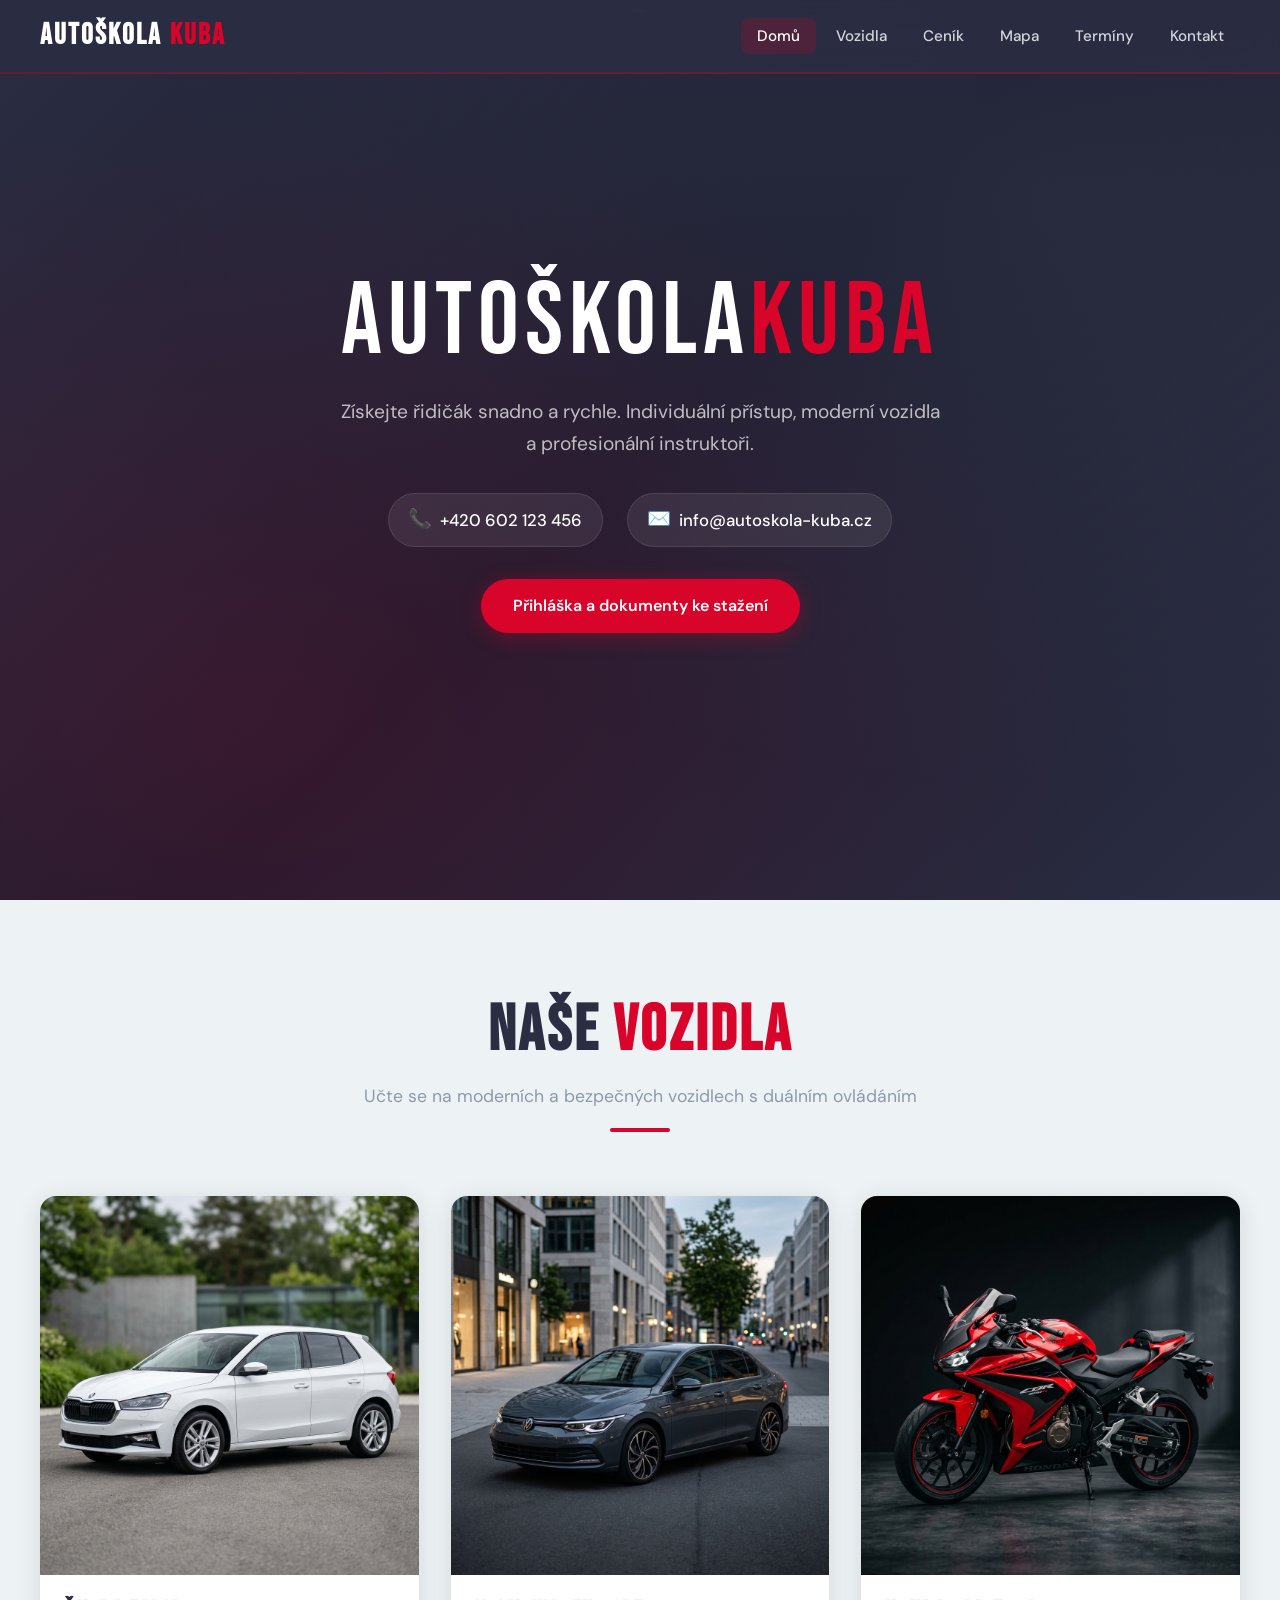
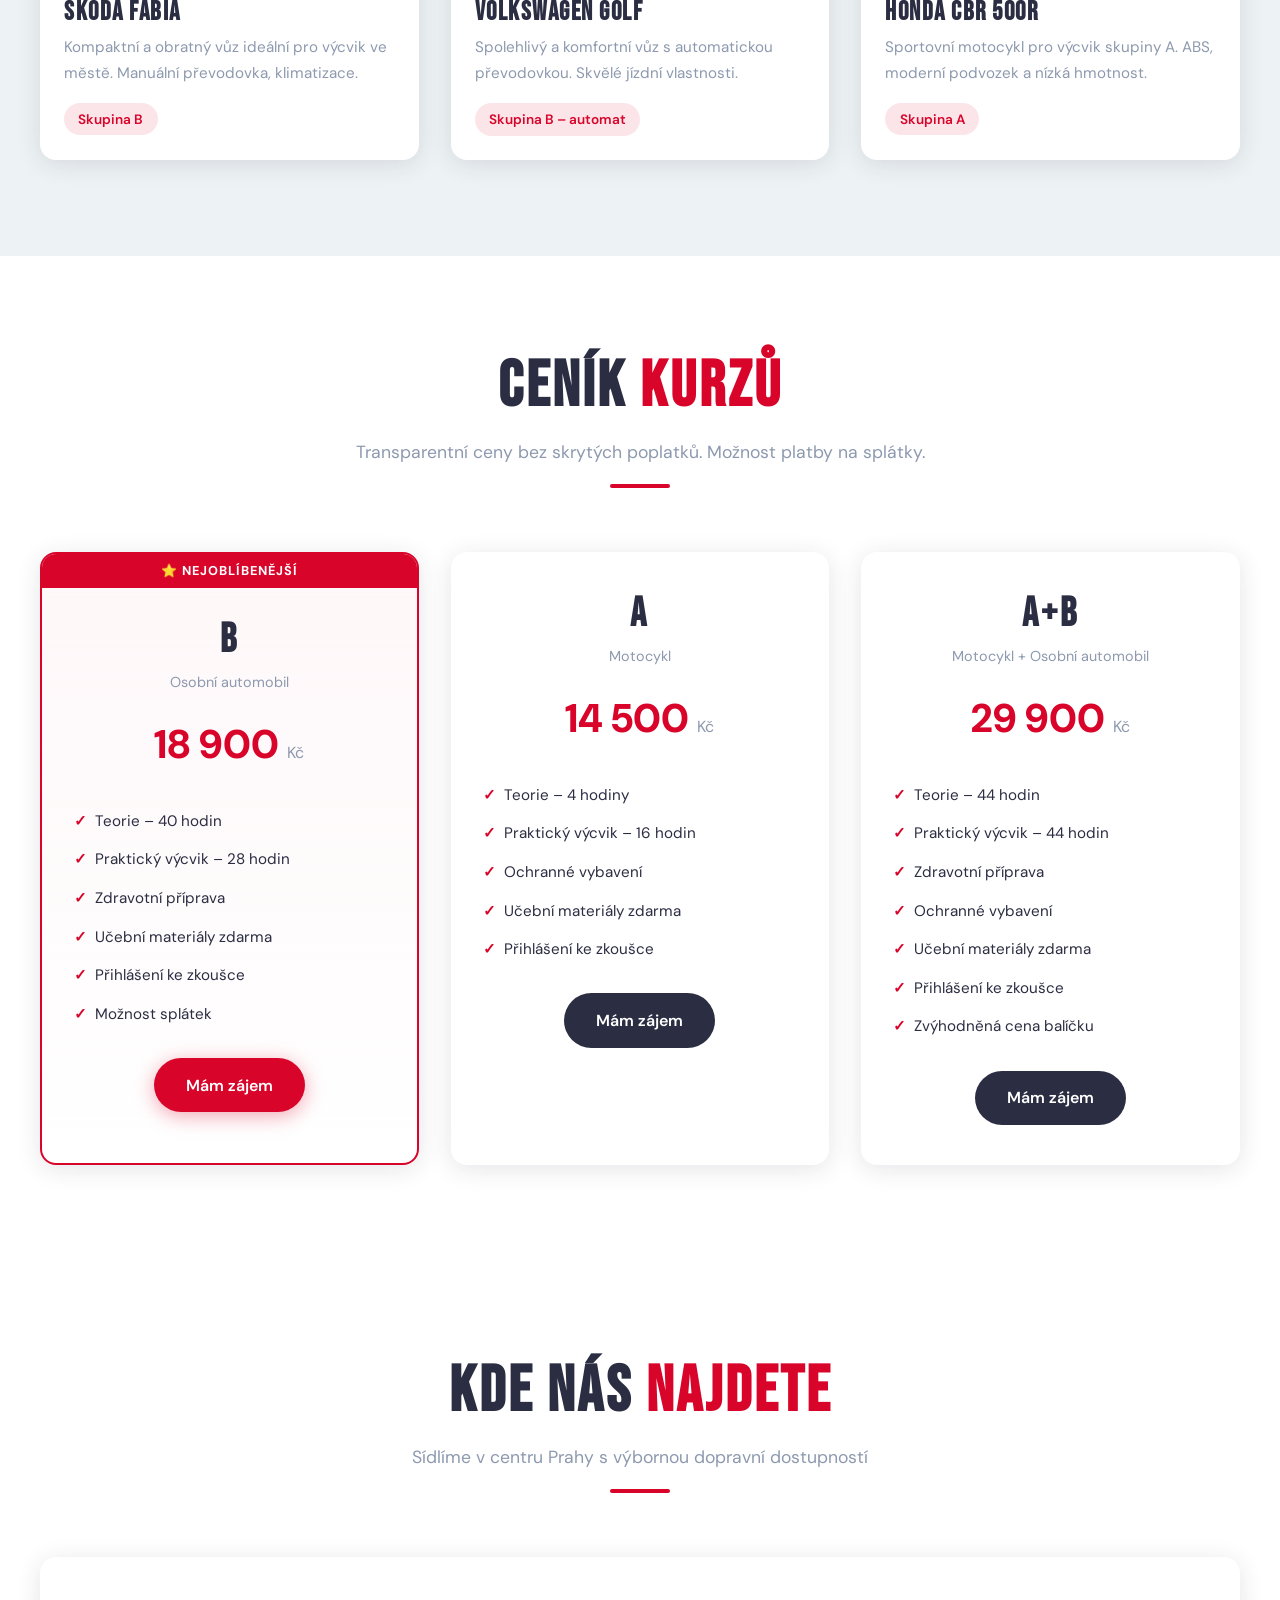
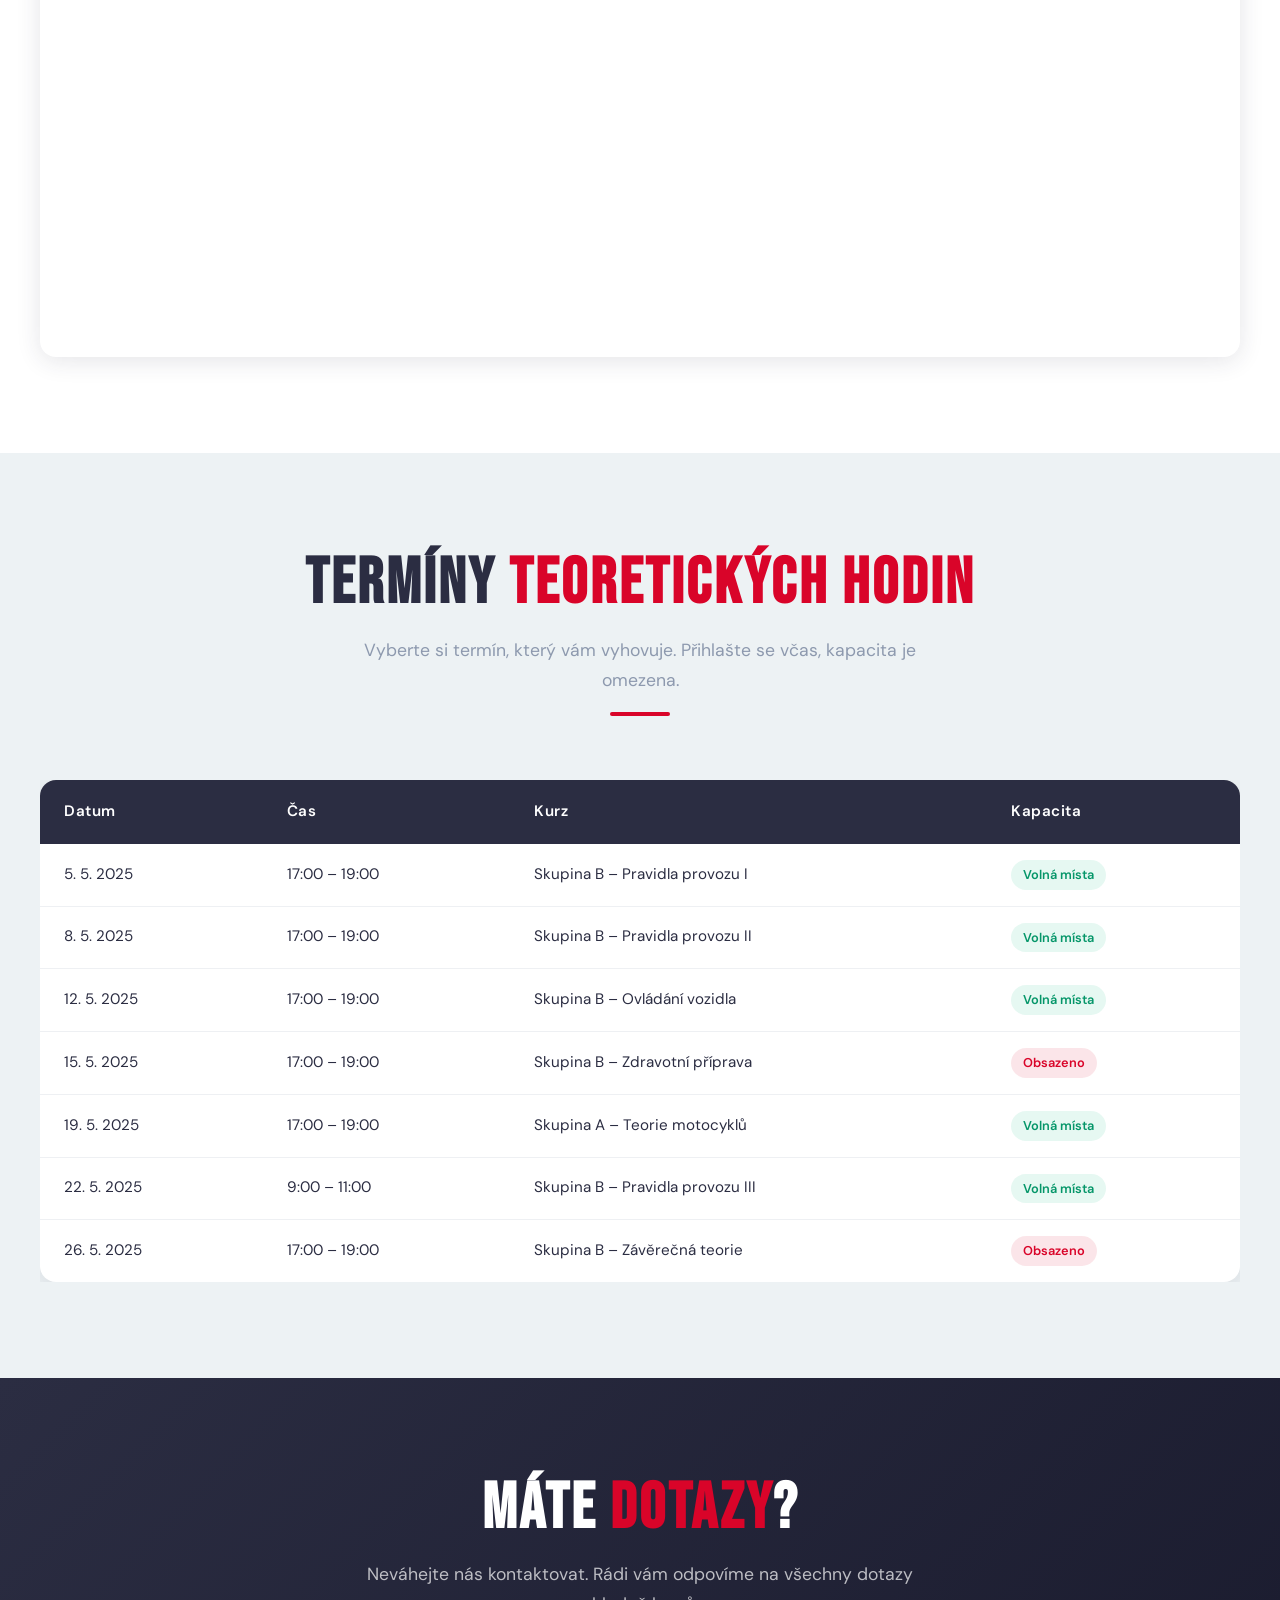
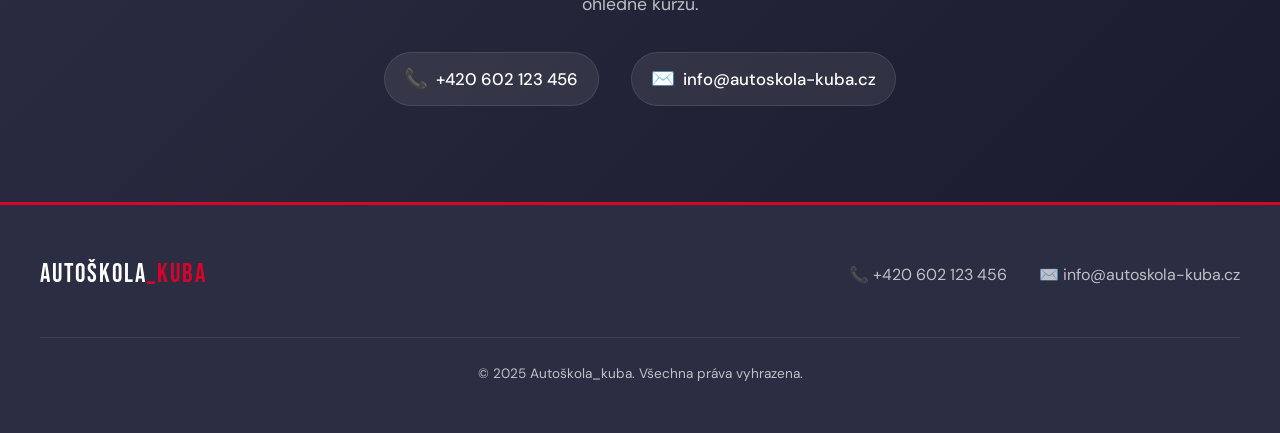
==== commit 14611ed6: "skoro hotovo" ====
--- a/index.html
+++ b/index.html
@@ -73,8 +73,7 @@
                     <!-- Card 1 -->
                     <div class="vehicle-card">
                         <div class="photo-placeholder red">
-                            <span class="placeholder-icon">📷</span>
-                            Foto vozidla – Škoda Fabia
+                           <img src="/foto/skoda-fabia.png" alt="skoda fabia">
                         </div>
                         <div class="vehicle-card-body">
                             <h3>Škoda Fabia</h3>
@@ -86,8 +85,7 @@
                     <!-- Card 2 -->
                     <div class="vehicle-card">
                         <div class="photo-placeholder dark">
-                            <span class="placeholder-icon">📷</span>
-                            Foto vozidla – Volkswagen Golf
+                            <img src="/foto/vw-golf.png" alt="Volkswagen Golf">
                         </div>
                         <div class="vehicle-card-body">
                             <h3>Volkswagen Golf</h3>
@@ -98,8 +96,7 @@
                     <!-- Card 3 -->
                     <div class="vehicle-card">
                         <div class="photo-placeholder grey">
-                            <span class="placeholder-icon">📷</span>
-                            Foto vozidla – Honda CBR 500R
+                            <img src="/foto/honda-cbr.png" alt="Honda CBR 500R">
                         </div>
                         <div class="vehicle-card-body">
                             <h3>Honda CBR 500R</h3>
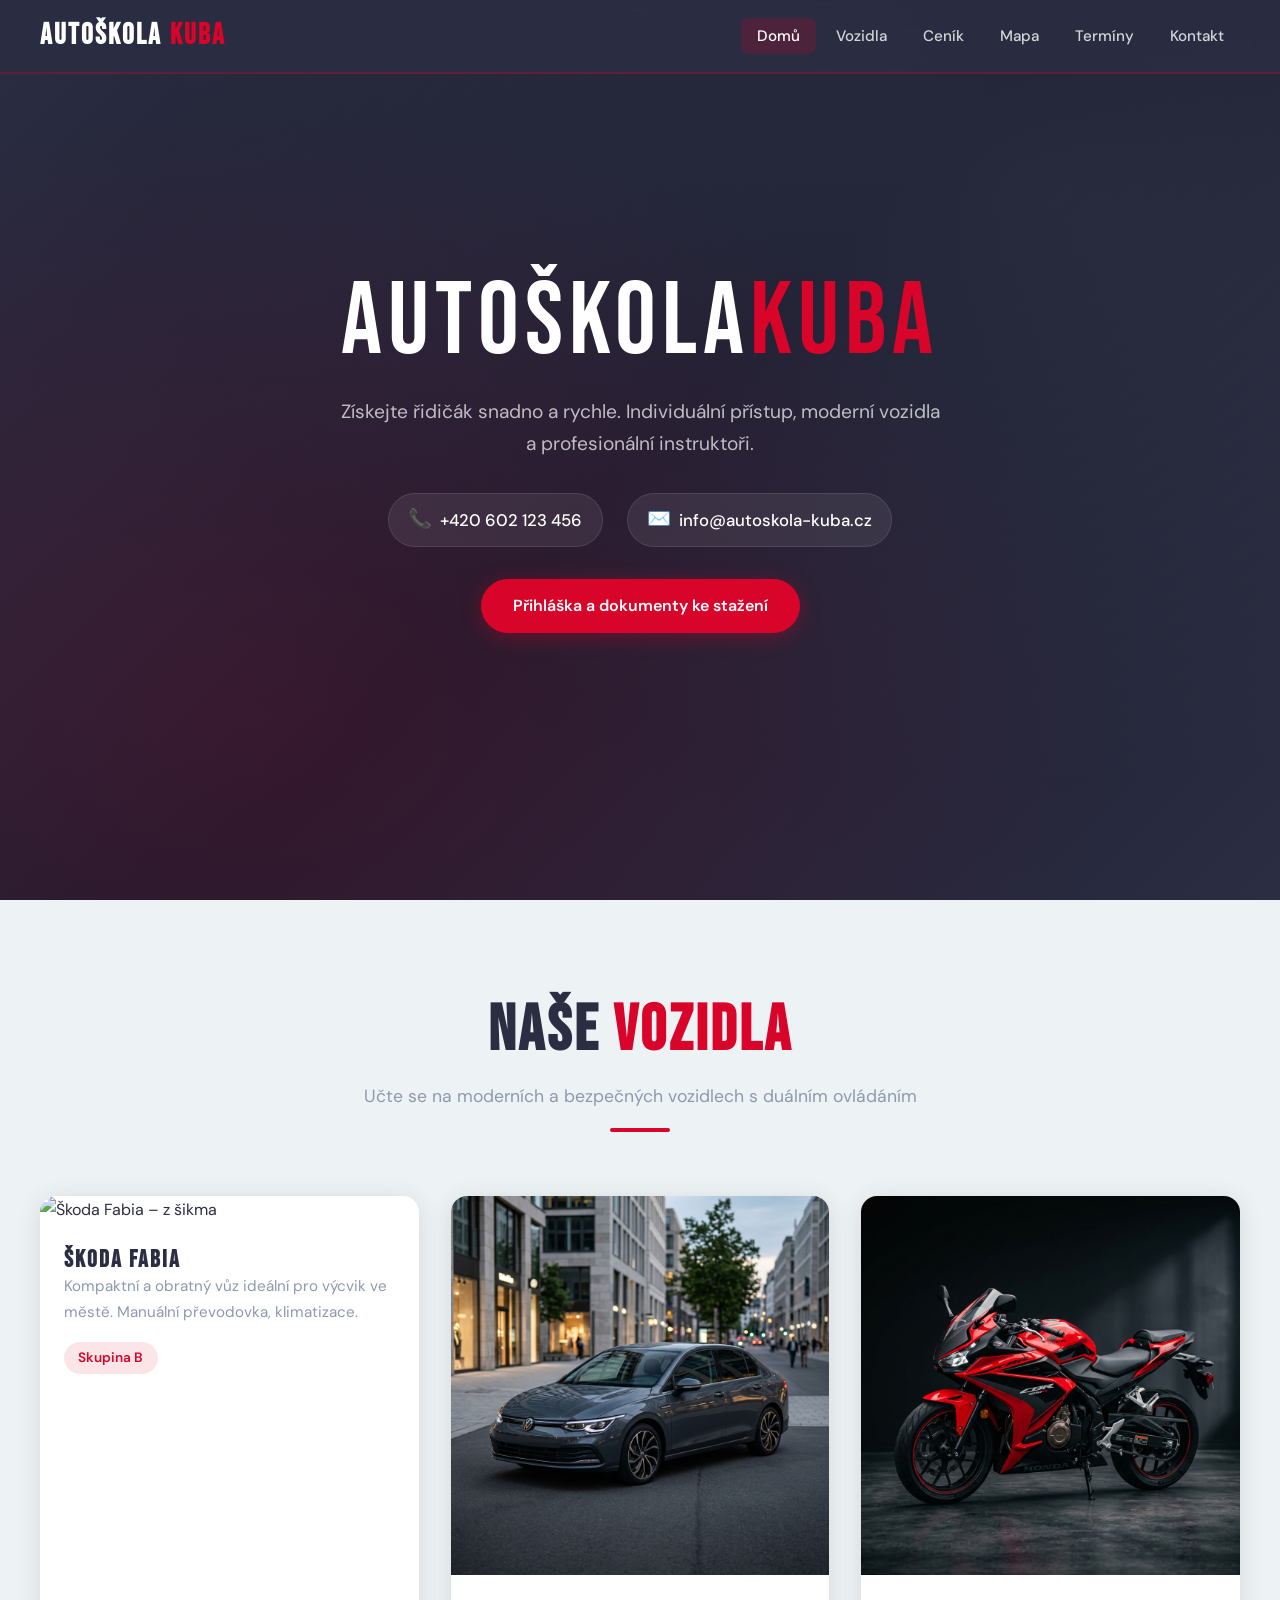
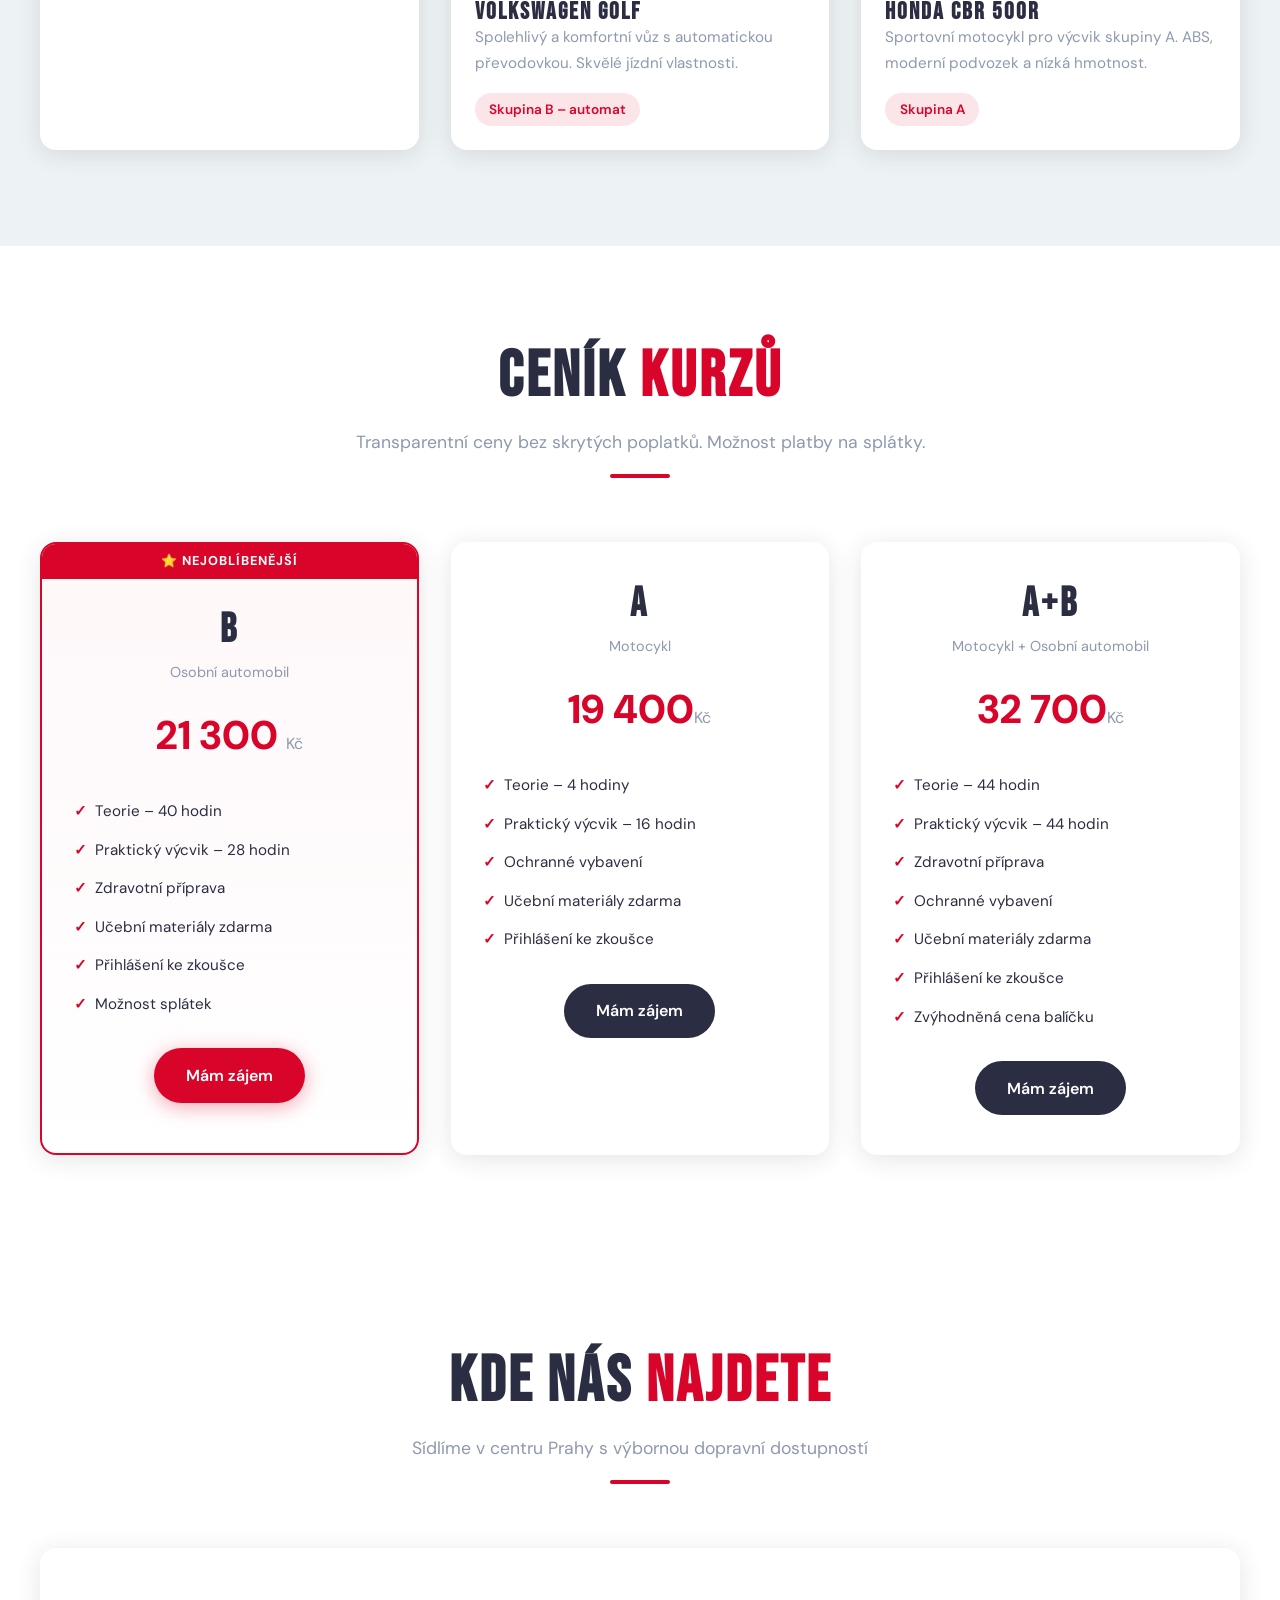
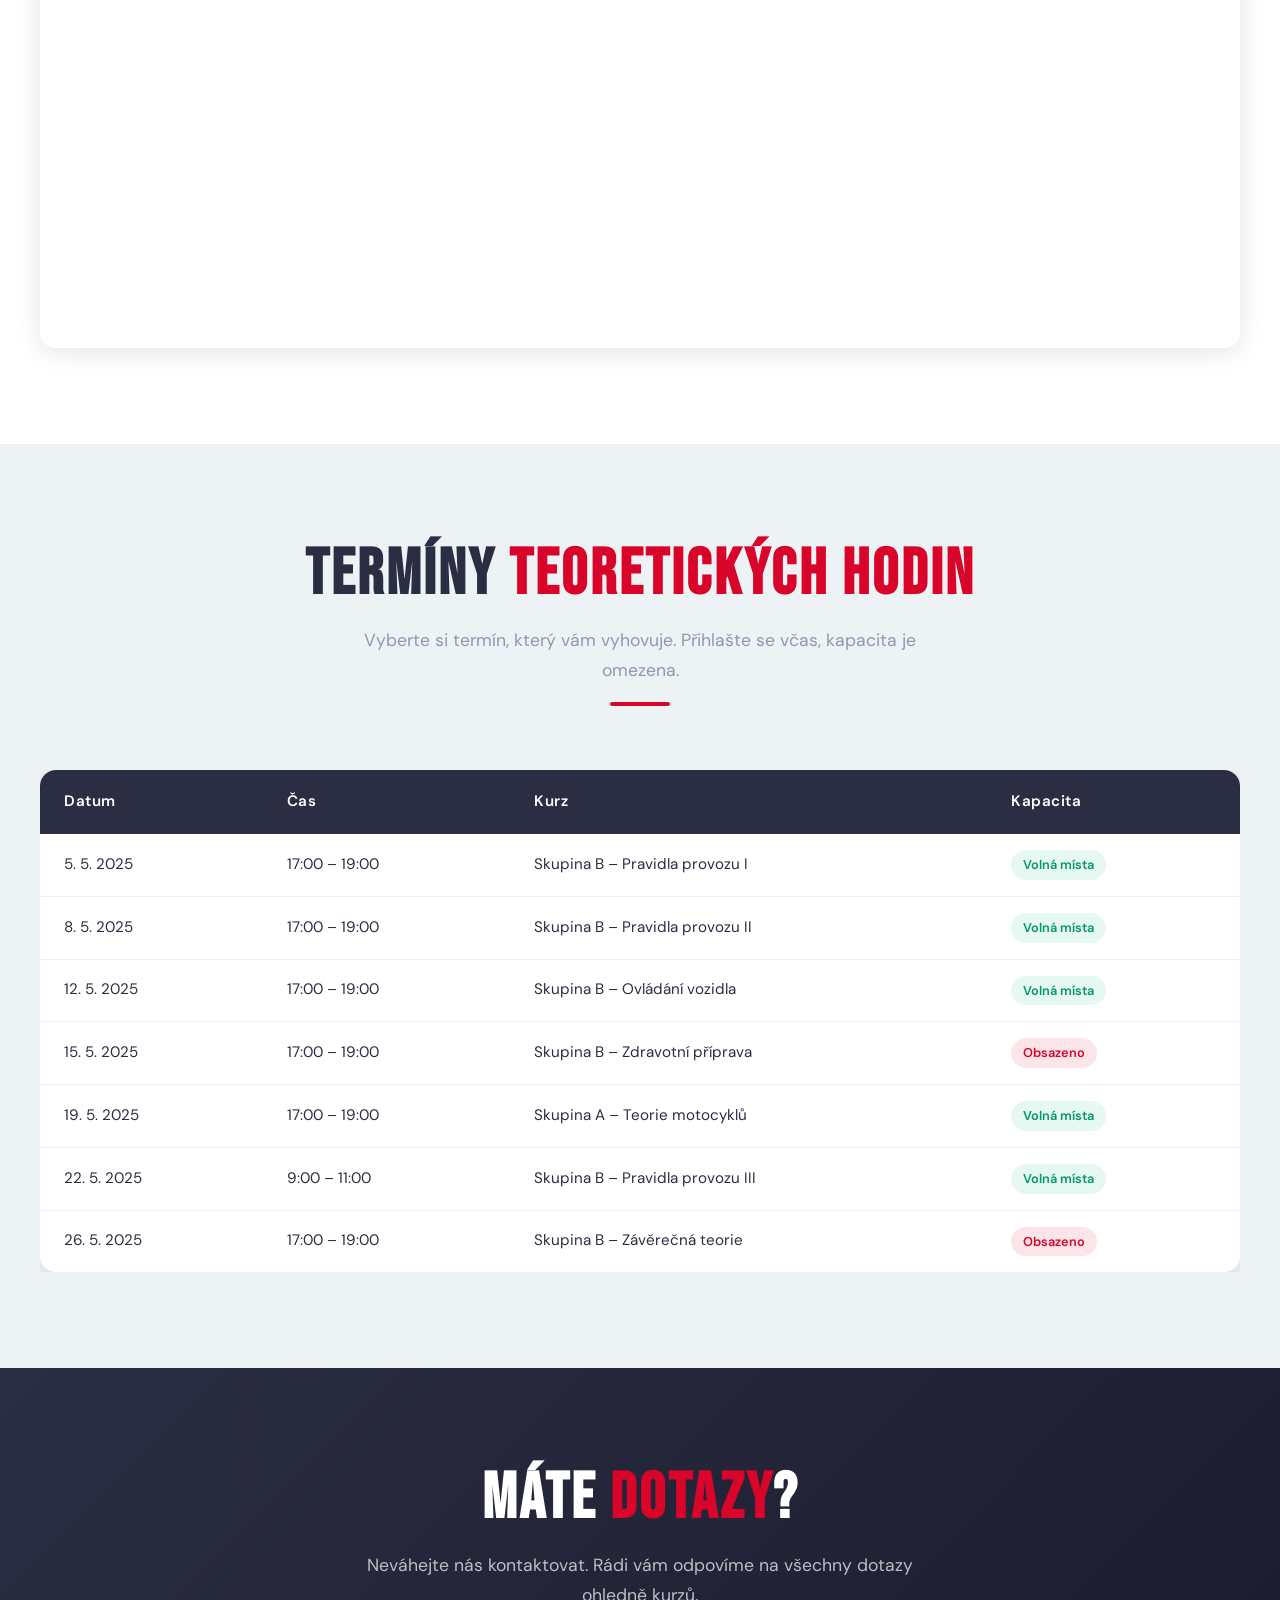
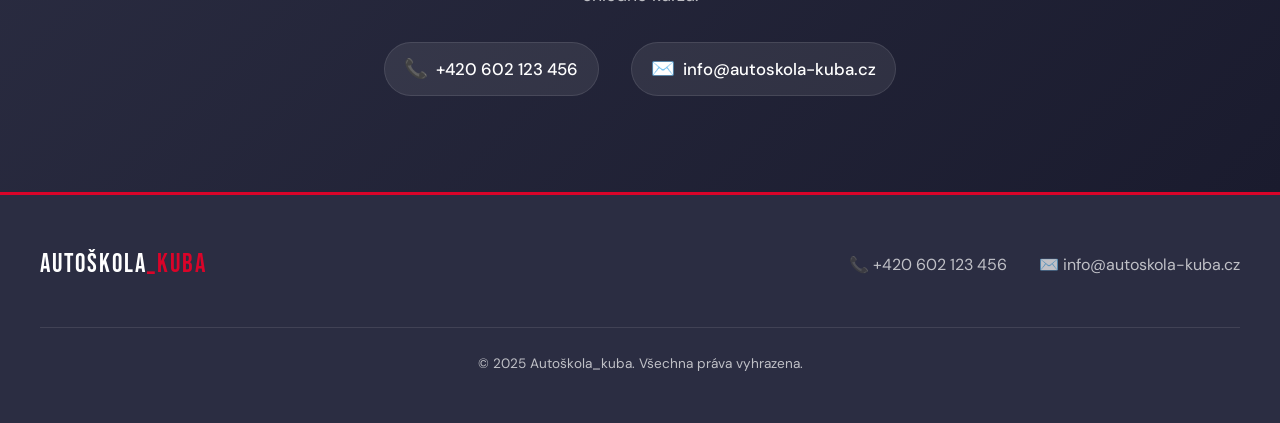
==== commit 1911ae62: "skoro_hotovo" ====
--- a/index.html
+++ b/index.html
@@ -8,6 +8,8 @@
         content="Autoškola Kuba – moderní autoškola v Praze. Získejte řidičák snadno a rychle. Kurzy skupin B, A, AM a další.">
     <title>Autoškola Kuba – Získejte řidičák snadno a rychle</title>
     <link rel="stylesheet" href="style.css">
+    <!-- lightGallery CSS -->
+    <link rel="stylesheet" href="https://cdn.jsdelivr.net/npm/lightgallery@2/css/lightgallery-bundle.min.css">
 </head>
 
 <body>
@@ -70,39 +72,68 @@
                     <div class="section-line"></div>
                 </div>
                 <div class="vehicles-grid">
-                    <!-- Card 1 -->
-                    <div class="vehicle-card">
+                    <!-- Card 1 - Škoda Fabia -->
+                    <div class="vehicle-card" id="gallery-fabia">
                         <div class="photo-placeholder red">
-                           <img src="/foto/skoda-fabia.png" alt="skoda fabia">
+                            <img src="./foto/skoda-fabia.png" alt="Škoda Fabia – z šikma">
                         </div>
                         <div class="vehicle-card-body">
-                            <h3>Škoda Fabia</h3>
-                            <p>Kompaktní a obratný vůz ideální pro výcvik ve městě. Manuální převodovka, klimatizace.
-                            </p>
+                            <h2>Škoda Fabia</h2>
+                            <p>Kompaktní a obratný vůz ideální pro výcvik ve městě. Manuální převodovka, klimatizace.</p>
                             <span class="vehicle-badge">Skupina B</span>
                         </div>
-                    </div>
-                    <!-- Card 2 -->
-                    <div class="vehicle-card">
+                        <!-- Skryté fotky pro galerii -->
+                        <a href="./foto/skoda-fabia.png" class="gallery-item" data-sub-html="<h4>Škoda Fabia – z šikma</h4>">
+                            <img src="./foto/skoda-fabia.png" alt="Škoda Fabia – z šikma">
+                        </a>
+                        <a href="./foto/skoda-fabia-front.png" class="gallery-item" data-sub-html="<h4>Škoda Fabia – zepředu</h4>">
+                            <img src="./foto/skoda-fabia-front.png" alt="Škoda Fabia – zepředu">
+                        </a>
+                        <a href="./foto/skoda-fabia-side.png" class="gallery-item" data-sub-html="<h4>Škoda Fabia – z boku</h4>">
+                            <img src="./foto/skoda-fabia-side.png" alt="Škoda Fabia – z boku">
+                        </a>
+                    </div>
+                    <!-- Card 2 - Volkswagen Golf -->
+                    <div class="vehicle-card" id="gallery-golf">
                         <div class="photo-placeholder dark">
-                            <img src="/foto/vw-golf.png" alt="Volkswagen Golf">
+                            <img src="./foto/vw-golf.png" alt="Volkswagen Golf – z šikma">
                         </div>
                         <div class="vehicle-card-body">
-                            <h3>Volkswagen Golf</h3>
+                            <h2>Volkswagen Golf</h2>
                             <p>Spolehlivý a komfortní vůz s automatickou převodovkou. Skvělé jízdní vlastnosti.</p>
                             <span class="vehicle-badge">Skupina B – automat</span>
                         </div>
-                    </div>
-                    <!-- Card 3 -->
-                    <div class="vehicle-card">
+                        <!-- Skryté fotky pro galerii -->
+                        <a href="./foto/vw-golf.png" class="gallery-item" data-sub-html="<h4>Volkswagen Golf – z šikma</h4>">
+                            <img src="./foto/vw-golf.png" alt="Volkswagen Golf – z šikma">
+                        </a>
+                        <a href="./foto/vw-golf-front.png" class="gallery-item" data-sub-html="<h4>Volkswagen Golf – zepředu</h4>">
+                            <img src="./foto/vw-golf-front.png" alt="Volkswagen Golf – zepředu">
+                        </a>
+                        <a href="./foto/vw-golf-side.png" class="gallery-item" data-sub-html="<h4>Volkswagen Golf – z boku</h4>">
+                            <img src="./foto/vw-golf-side.png" alt="Volkswagen Golf – z boku">
+                        </a>
+                    </div>
+                    <!-- Card 3 - Honda CBR 500R -->
+                    <div class="vehicle-card" id="gallery-honda">
                         <div class="photo-placeholder grey">
-                            <img src="/foto/honda-cbr.png" alt="Honda CBR 500R">
+                            <img src="./foto/honda-cbr.png" alt="Honda CBR 500R – z šikma">
                         </div>
                         <div class="vehicle-card-body">
-                            <h3>Honda CBR 500R</h3>
+                            <h2>Honda CBR 500R</h2>
                             <p>Sportovní motocykl pro výcvik skupiny A. ABS, moderní podvozek a nízká hmotnost.</p>
                             <span class="vehicle-badge">Skupina A</span>
                         </div>
+                        <!-- Skryté fotky pro galerii -->
+                        <a href="./foto/honda-cbr.png" class="gallery-item" data-sub-html="<h4>Honda CBR 500R – z šikma</h4>">
+                            <img src="./foto/honda-cbr.png" alt="Honda CBR 500R – z šikma">
+                        </a>
+                        <a href="./foto/honda-cbr-front.png" class="gallery-item" data-sub-html="<h4>Honda CBR 500R – zepředu</h4>">
+                            <img src="./foto/honda-cbr-front.png" alt="Honda CBR 500R – zepředu">
+                        </a>
+                        <a href="./foto/honda-cbr-side.png" class="gallery-item" data-sub-html="<h4>Honda CBR 500R – z boku</h4>">
+                            <img src="./foto/honda-cbr-side.png" alt="Honda CBR 500R – z boku">
+                        </a>
                     </div>
                 </div>
             </div>
@@ -123,7 +154,7 @@
                             <h3>B</h3>
                             <div class="category">Osobní automobil</div>
                         </div>
-                        <div class="pricing-price">18 900 <small>Kč</small></div>
+                        <div class="pricing-price">21 300 <small>Kč</small></div>
                         <ul class="pricing-features">
                             <li>Teorie – 40 hodin</li>
                             <li>Praktický výcvik – 28 hodin</li>
@@ -140,7 +171,7 @@
                             <h3>A</h3>
                             <div class="category">Motocykl</div>
                         </div>
-                        <div class="pricing-price">14 500 <small>Kč</small></div>
+                        <div class="pricing-price">19 400<small>Kč</small></div>
                         <ul class="pricing-features">
                             <li>Teorie – 4 hodiny</li>
                             <li>Praktický výcvik – 16 hodin</li>
@@ -156,7 +187,7 @@
                             <h3>A+B</h3>
                             <div class="category">Motocykl + Osobní automobil</div>
                         </div>
-                        <div class="pricing-price">29 900 <small>Kč</small></div>
+                        <div class="pricing-price">32 700<small>Kč</small></div>
                         <ul class="pricing-features">
                             <li>Teorie – 44 hodin</li>
                             <li>Praktický výcvik – 44 hodin</li>
@@ -181,7 +212,7 @@
                     <div class="section-line"></div>
                 </div>
                 <div class="map-wrapper">
-                    <!-- DOPLNIT SOUŘADNICE -->
+
                     <iframe
                         src="https://www.google.com/maps/embed?pb=!1m18!1m12!1m3!1d2560.698370697613!2d14.42076!3d50.08804!2m3!1f0!2f0!3f0!3m2!1i1024!2i768!4f13.1!3m3!1m2!1s0x470b94e1e6c0b0a1%3A0x400af0f66164090!2sPraha!5e0!3m2!1scs!2scz!4v1700000000000!5m2!1scs!2scz"
                         allowfullscreen="" loading="lazy" referrerpolicy="no-referrer-when-downgrade"
@@ -346,6 +377,30 @@
         });
     </script>
 
+    <!-- lightGallery JS -->
+    <script src="https://cdn.jsdelivr.net/npm/lightgallery@2/lightgallery.umd.js"></script>
+    <script src="https://cdn.jsdelivr.net/npm/lightgallery@2/plugins/thumbnail/lg-thumbnail.umd.js"></script>
+    <script src="https://cdn.jsdelivr.net/npm/lightgallery@2/plugins/zoom/lg-zoom.umd.js"></script>
+    <script>
+        // Samostatná lightGallery pro každé vozidlo
+        document.querySelectorAll('.vehicle-card').forEach(function(card) {
+            var lgInstance = lightGallery(card, {
+                plugins: [lgZoom, lgThumbnail],
+                selector: '.gallery-item',
+                speed: 400,
+                licenseKey: '0000-0000-000-0000'
+            });
+
+            // Klik na viditelnou část karty otevře galerii
+            card.querySelector('.photo-placeholder').addEventListener('click', function() {
+                card.querySelector('.gallery-item').click();
+            });
+            card.querySelector('.vehicle-card-body').addEventListener('click', function() {
+                card.querySelector('.gallery-item').click();
+            });
+        });
+    </script>
+
 </body>
 
 </html>
--- a/style.css
+++ b/style.css
@@ -454,6 +454,12 @@
     transition: var(--transition);
     animation: fadeInUp 0.8s ease forwards;
     opacity: 0;
+    cursor: pointer;
+}
+
+/* Skryté gallery-item odkazy – vidí je jen lightGallery */
+.vehicle-card .gallery-item {
+    display: none;
 }
 
 .vehicle-card:nth-child(1) {
@@ -848,12 +854,16 @@
     max-width: 750px;
     margin: 0 auto;
     animation: fadeInUp 0.8s ease forwards;
+    box-sizing: border-box;
+    width: 100%;
 }
 
 .form-grid {
     display: grid;
     grid-template-columns: 1fr 1fr;
     gap: 1.5rem;
+    width: 100%;
+    min-width: 0;
 }
 
 .form-group {
@@ -885,6 +895,10 @@
     color: var(--dark);
     transition: var(--transition);
     outline: none;
+    box-sizing: border-box;
+    width: 100%;
+    max-width: 100%;
+    min-width: 0;
 }
 
 .form-group input:focus,
@@ -963,9 +977,17 @@
     opacity: 0;
 }
 
-.download-card:nth-child(1) { animation-delay: 0.1s; }
-.download-card:nth-child(2) { animation-delay: 0.25s; }
-.download-card:nth-child(3) { animation-delay: 0.4s; }
+.download-card:nth-child(1) {
+    animation-delay: 0.1s;
+}
+
+.download-card:nth-child(2) {
+    animation-delay: 0.25s;
+}
+
+.download-card:nth-child(3) {
+    animation-delay: 0.4s;
+}
 
 .download-card:hover {
     transform: translateY(-6px);
@@ -1055,12 +1077,24 @@
         padding: 4rem 1.5rem;
     }
 
+    section {
+        padding: 4rem 1rem;
+    }
+
     .form-grid {
         grid-template-columns: 1fr;
-    }
-
-    .formular-hero {
-        min-height: 40vh;
+        gap: 1rem;
+    }
+
+    .registration-form {
+        padding: 0;
+    }
+
+    .form-group input,
+    .form-group select,
+    .form-group textarea {
+        padding: 0.7rem 0.8rem;
+        font-size: 0.95rem;
     }
 
     .download-grid {
@@ -1081,4 +1115,94 @@
     .schedule-table td:nth-child(4) {
         display: none;
     }
+}
+
+/* ===== LIGHTGALLERY OVERRIDES ===== */
+.lg-backdrop {
+    background-color: rgba(0, 0, 0, 0.95);
+}
+
+.lg-toolbar {
+    background: transparent;
+}
+
+.lg-outer .lg-img-wrap {
+    padding: 0 !important;
+}
+
+.lg-outer .lg-image {
+    max-width: 100% !important;
+    max-height: 100vh !important;
+    object-fit: contain;
+}
+
+.lg-outer .lg-item {
+    display: flex;
+    align-items: center;
+    justify-content: center;
+}
+
+.lg-sub-html {
+    background: linear-gradient(transparent, rgba(0, 0, 0, 0.8));
+    padding: 1rem;
+}
+
+.lg-sub-html h4,
+.lg-sub-html h2 {
+    font-family: var(--font-display);
+    color: var(--white);
+    margin-bottom: 0.25rem;
+}
+
+.lg-sub-html p {
+    color: rgba(255, 255, 255, 0.7);
+    font-size: 0.9rem;
+}
+
+/* Mobile fullscreen lightbox */
+@media (max-width: 420px) {
+    .lg-outer .lg-img-wrap {
+        padding: 0 !important;
+        margin: 0 !important;
+    }
+
+    .lg-outer .lg-image {
+        width: 100vw !important;
+        max-width: 100vw !important;
+        max-height: 100vh !important;
+        object-fit: contain;
+    }
+
+    .lg-outer .lg-inner {
+        width: 100vw;
+    }
+
+    .lg-outer .lg-item {
+        width: 100vw !important;
+    }
+
+    .lg-container {
+        width: 100vw !important;
+        max-width: 100vw !important;
+    }
+
+    .lg-outer {
+        width: 100vw !important;
+    }
+
+    .lg-toolbar .lg-close {
+        width: 44px;
+        height: 44px;
+    }
+
+    .lg-actions .lg-next,
+    .lg-actions .lg-prev {
+        width: 36px;
+        height: 36px;
+    }
+
+    .lg-sub-html {
+        padding: 0.75rem 0.5rem;
+        font-size: 0.85rem;
+    }
 }
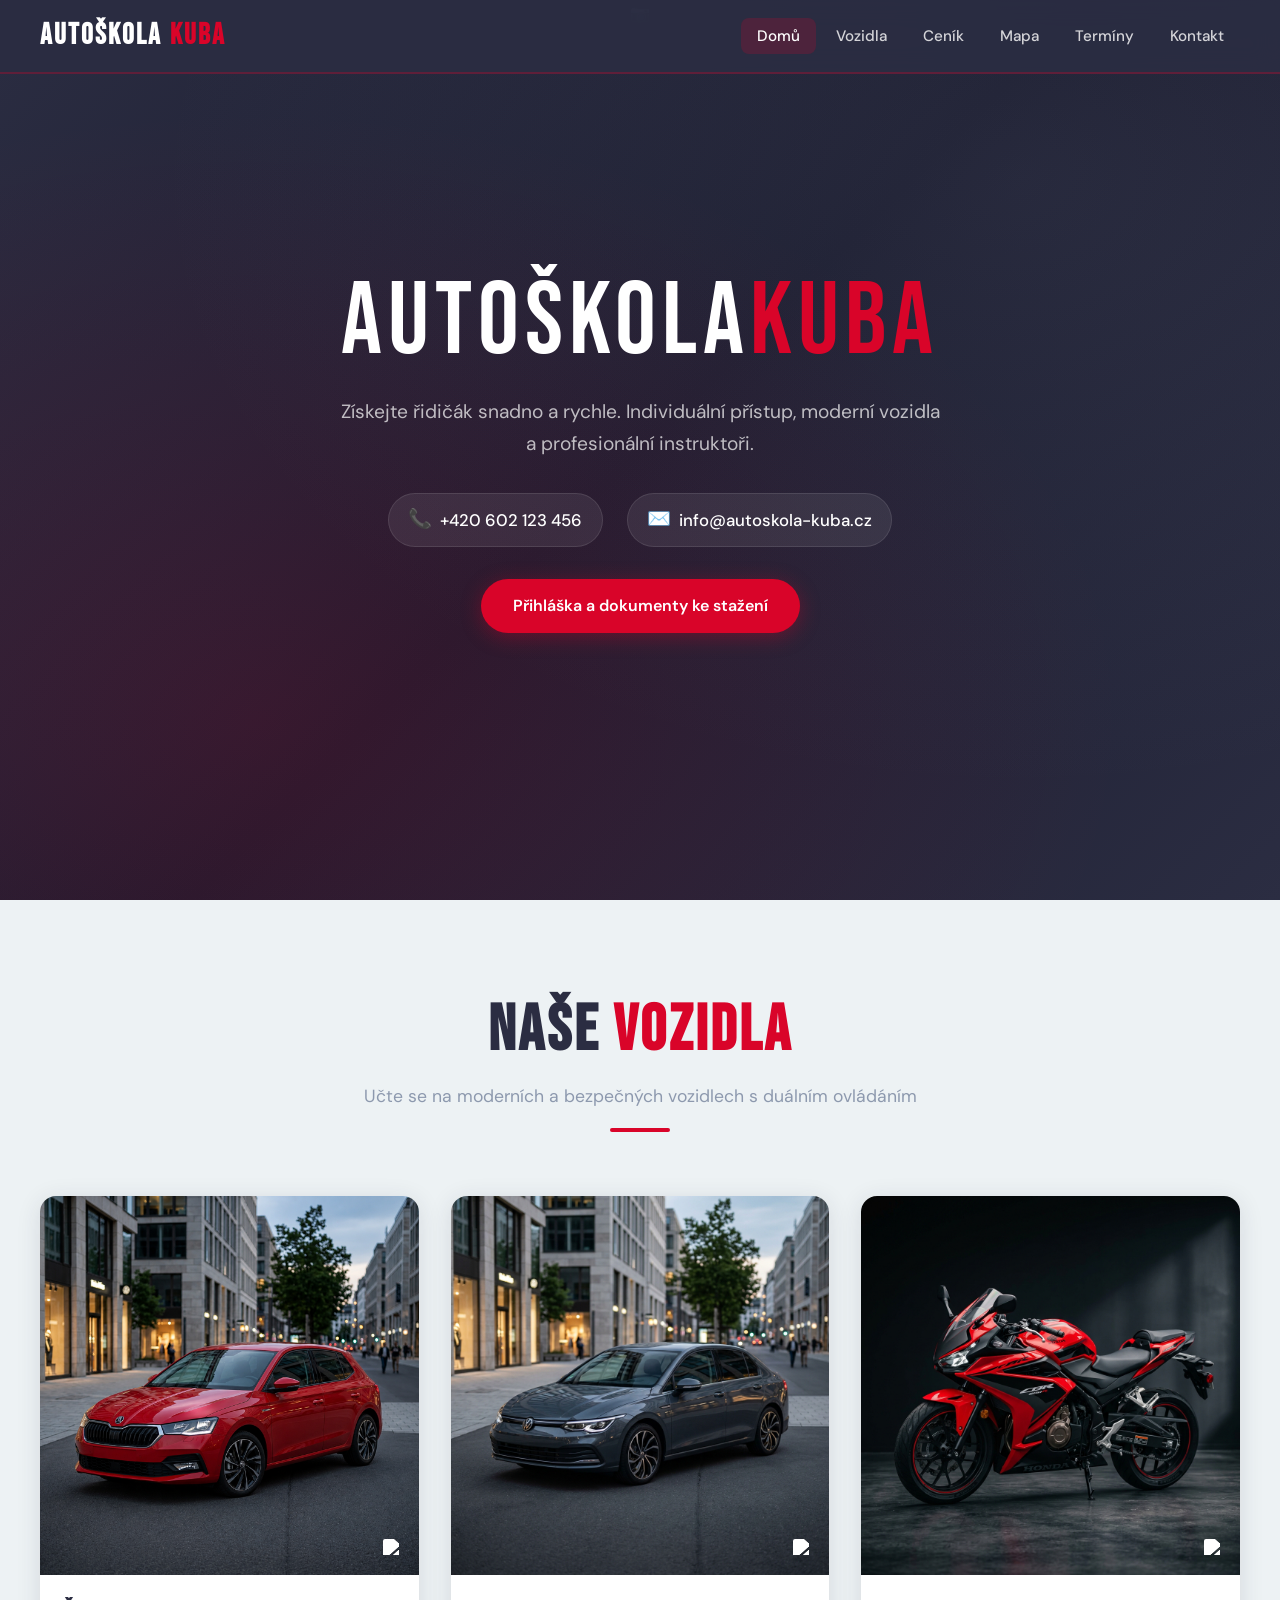
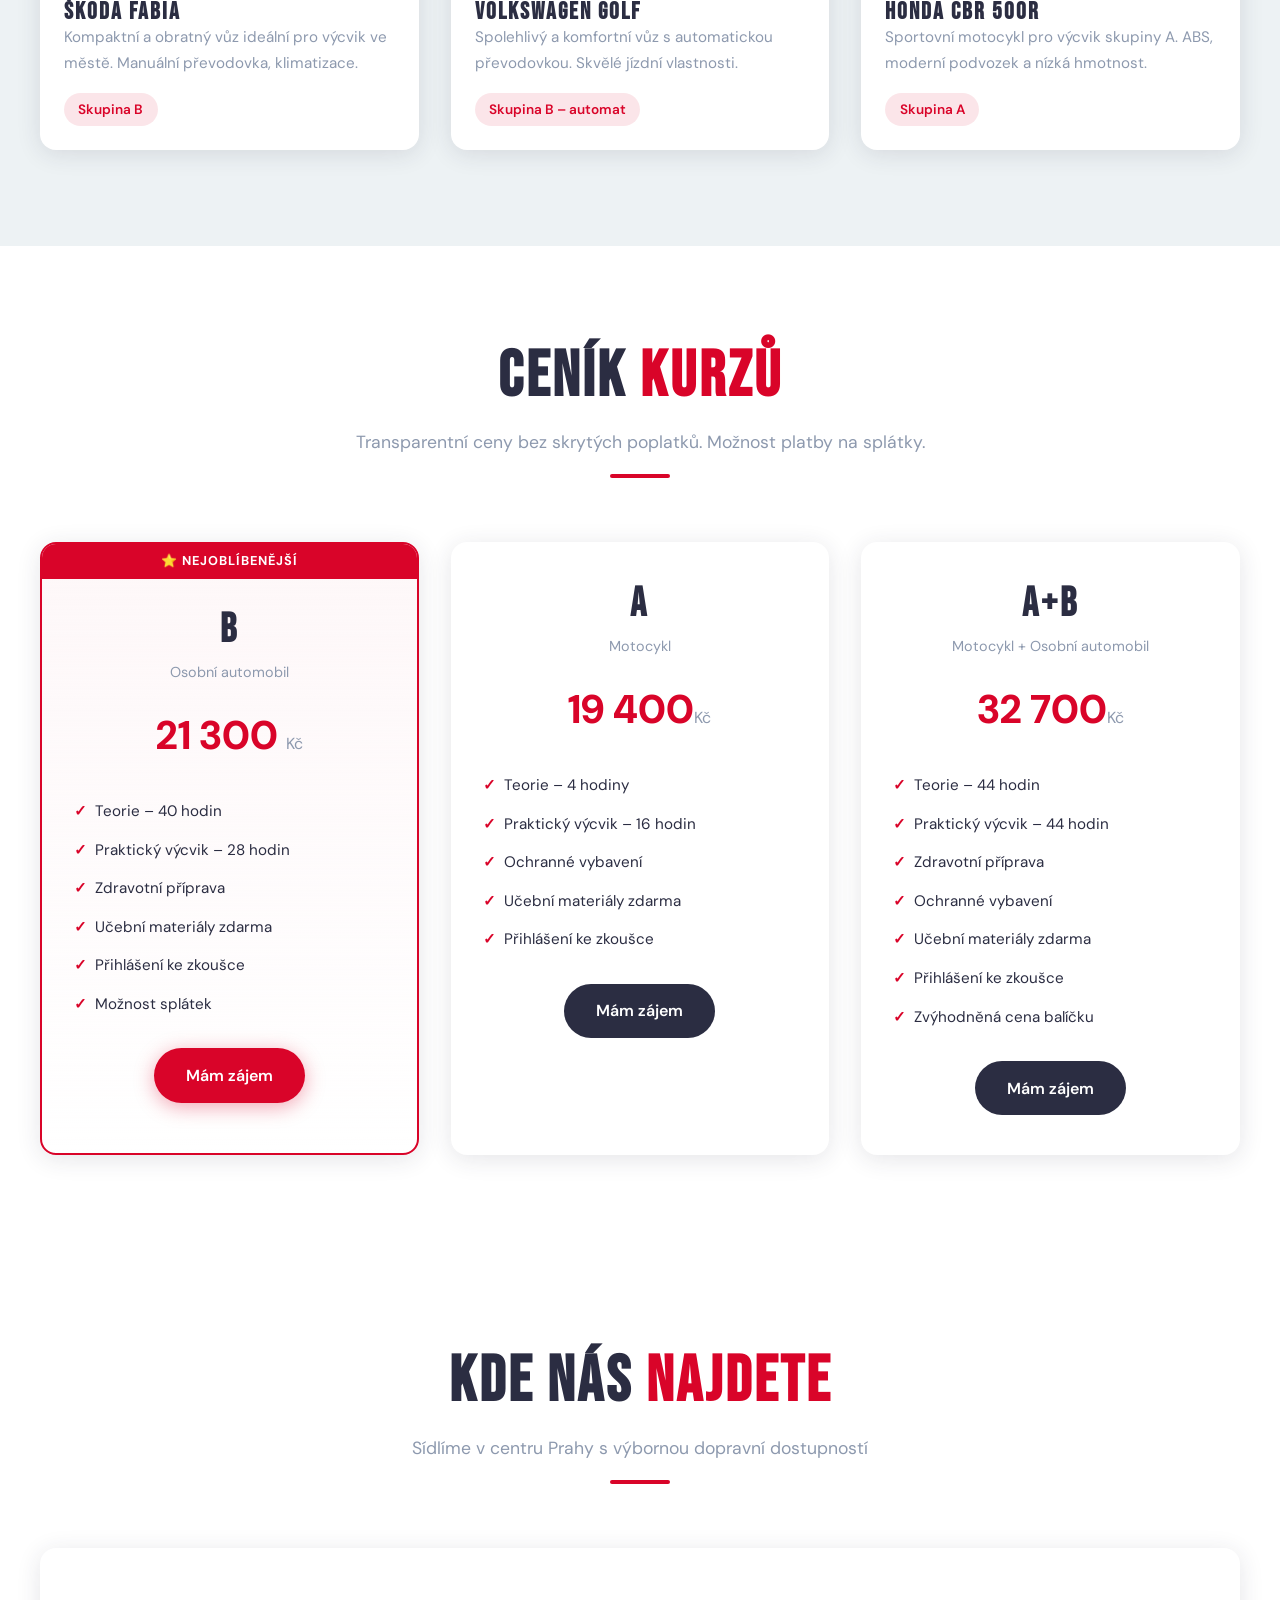
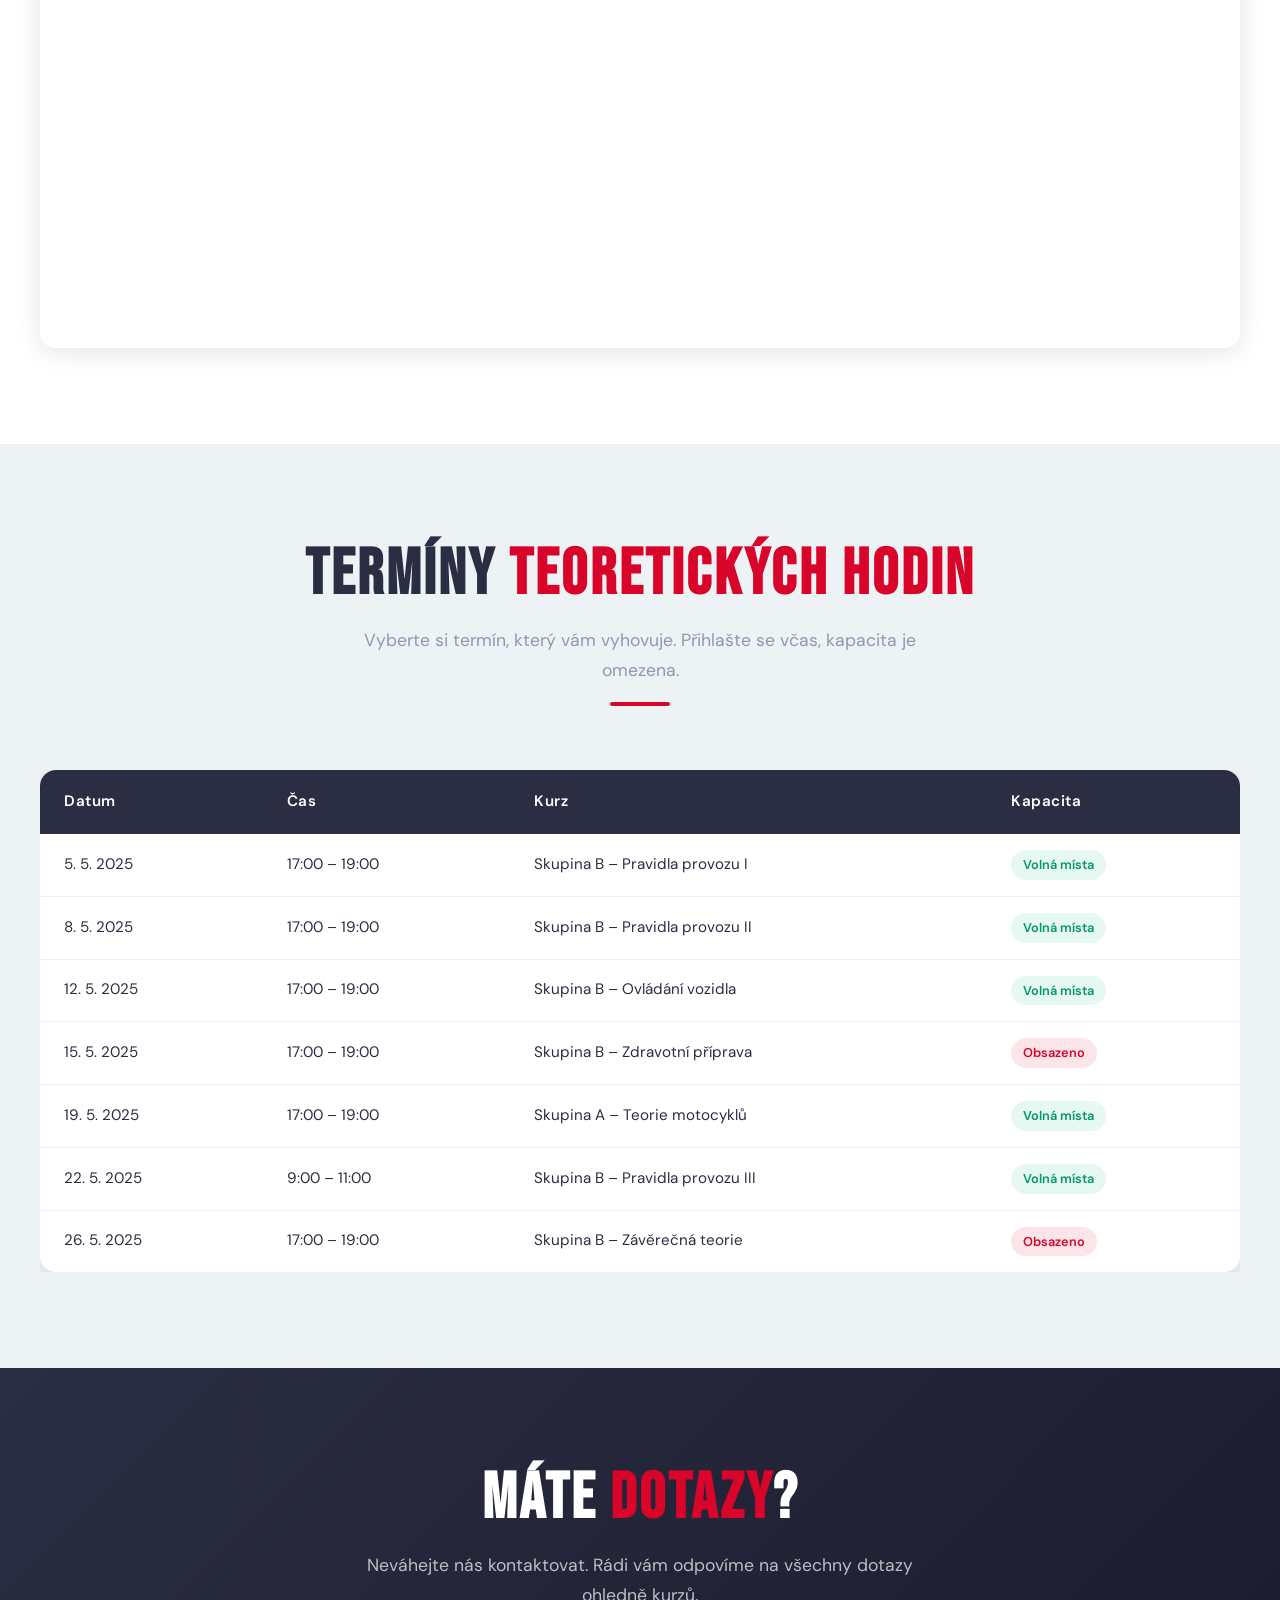
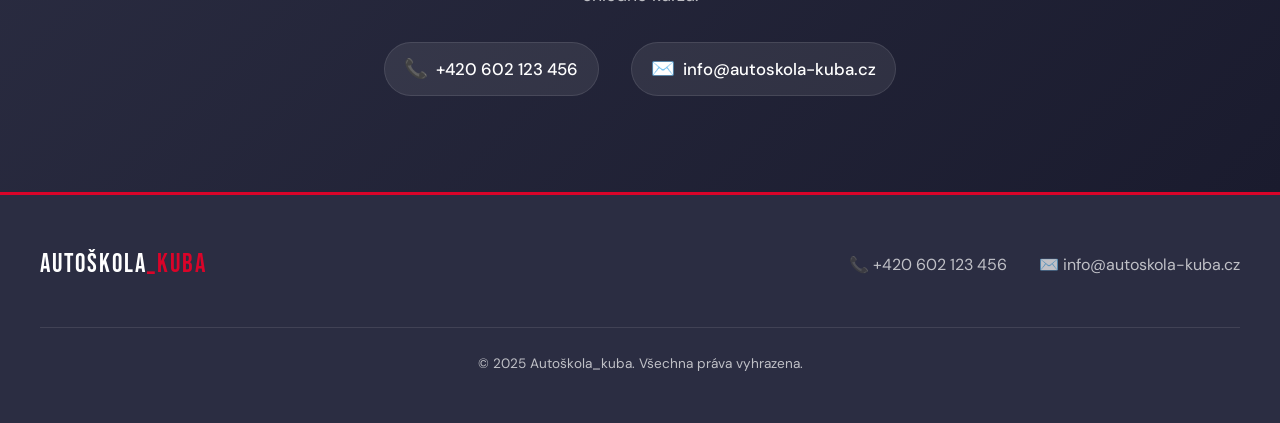
==== commit 3cc397df: "hotovo_kuba" ====
--- a/index.html
+++ b/index.html
@@ -76,20 +76,26 @@
                     <div class="vehicle-card" id="gallery-fabia">
                         <div class="photo-placeholder red">
                             <img src="./foto/skoda-fabia.png" alt="Škoda Fabia – z šikma">
+                            <img src="https://cdn.jsdelivr.net/npm/bootstrap-icons@1.11.3/icons/images.svg"
+                                alt="Galerie" class="gallery-icon">
                         </div>
                         <div class="vehicle-card-body">
                             <h2>Škoda Fabia</h2>
-                            <p>Kompaktní a obratný vůz ideální pro výcvik ve městě. Manuální převodovka, klimatizace.</p>
+                            <p>Kompaktní a obratný vůz ideální pro výcvik ve městě. Manuální převodovka, klimatizace.
+                            </p>
                             <span class="vehicle-badge">Skupina B</span>
                         </div>
                         <!-- Skryté fotky pro galerii -->
-                        <a href="./foto/skoda-fabia.png" class="gallery-item" data-sub-html="<h4>Škoda Fabia – z šikma</h4>">
+                        <a href="./foto/skoda-fabia.png" class="gallery-item"
+                            data-sub-html="<h4>Škoda Fabia – z šikma</h4>">
                             <img src="./foto/skoda-fabia.png" alt="Škoda Fabia – z šikma">
                         </a>
-                        <a href="./foto/skoda-fabia-front.png" class="gallery-item" data-sub-html="<h4>Škoda Fabia – zepředu</h4>">
+                        <a href="./foto/skoda-fabia-front.png" class="gallery-item"
+                            data-sub-html="<h4>Škoda Fabia – zepředu</h4>">
                             <img src="./foto/skoda-fabia-front.png" alt="Škoda Fabia – zepředu">
                         </a>
-                        <a href="./foto/skoda-fabia-side.png" class="gallery-item" data-sub-html="<h4>Škoda Fabia – z boku</h4>">
+                        <a href="./foto/skoda-fabia-side.png" class="gallery-item"
+                            data-sub-html="<h4>Škoda Fabia – z boku</h4>">
                             <img src="./foto/skoda-fabia-side.png" alt="Škoda Fabia – z boku">
                         </a>
                     </div>
@@ -97,6 +103,8 @@
                     <div class="vehicle-card" id="gallery-golf">
                         <div class="photo-placeholder dark">
                             <img src="./foto/vw-golf.png" alt="Volkswagen Golf – z šikma">
+                            <img src="https://cdn.jsdelivr.net/npm/bootstrap-icons@1.11.3/icons/images.svg"
+                                alt="Galerie" class="gallery-icon">
                         </div>
                         <div class="vehicle-card-body">
                             <h2>Volkswagen Golf</h2>
@@ -104,13 +112,16 @@
                             <span class="vehicle-badge">Skupina B – automat</span>
                         </div>
                         <!-- Skryté fotky pro galerii -->
-                        <a href="./foto/vw-golf.png" class="gallery-item" data-sub-html="<h4>Volkswagen Golf – z šikma</h4>">
+                        <a href="./foto/vw-golf.png" class="gallery-item"
+                            data-sub-html="<h4>Volkswagen Golf – z šikma</h4>">
                             <img src="./foto/vw-golf.png" alt="Volkswagen Golf – z šikma">
                         </a>
-                        <a href="./foto/vw-golf-front.png" class="gallery-item" data-sub-html="<h4>Volkswagen Golf – zepředu</h4>">
+                        <a href="./foto/vw-golf-front.png" class="gallery-item"
+                            data-sub-html="<h4>Volkswagen Golf – zepředu</h4>">
                             <img src="./foto/vw-golf-front.png" alt="Volkswagen Golf – zepředu">
                         </a>
-                        <a href="./foto/vw-golf-side.png" class="gallery-item" data-sub-html="<h4>Volkswagen Golf – z boku</h4>">
+                        <a href="./foto/vw-golf-side.png" class="gallery-item"
+                            data-sub-html="<h4>Volkswagen Golf – z boku</h4>">
                             <img src="./foto/vw-golf-side.png" alt="Volkswagen Golf – z boku">
                         </a>
                     </div>
@@ -118,6 +129,8 @@
                     <div class="vehicle-card" id="gallery-honda">
                         <div class="photo-placeholder grey">
                             <img src="./foto/honda-cbr.png" alt="Honda CBR 500R – z šikma">
+                            <img src="https://cdn.jsdelivr.net/npm/bootstrap-icons@1.11.3/icons/images.svg"
+                                alt="Galerie" class="gallery-icon">
                         </div>
                         <div class="vehicle-card-body">
                             <h2>Honda CBR 500R</h2>
@@ -125,13 +138,16 @@
                             <span class="vehicle-badge">Skupina A</span>
                         </div>
                         <!-- Skryté fotky pro galerii -->
-                        <a href="./foto/honda-cbr.png" class="gallery-item" data-sub-html="<h4>Honda CBR 500R – z šikma</h4>">
+                        <a href="./foto/honda-cbr.png" class="gallery-item"
+                            data-sub-html="<h4>Honda CBR 500R – z šikma</h4>">
                             <img src="./foto/honda-cbr.png" alt="Honda CBR 500R – z šikma">
                         </a>
-                        <a href="./foto/honda-cbr-front.png" class="gallery-item" data-sub-html="<h4>Honda CBR 500R – zepředu</h4>">
+                        <a href="./foto/honda-cbr-front.png" class="gallery-item"
+                            data-sub-html="<h4>Honda CBR 500R – zepředu</h4>">
                             <img src="./foto/honda-cbr-front.png" alt="Honda CBR 500R – zepředu">
                         </a>
-                        <a href="./foto/honda-cbr-side.png" class="gallery-item" data-sub-html="<h4>Honda CBR 500R – z boku</h4>">
+                        <a href="./foto/honda-cbr-side.png" class="gallery-item"
+                            data-sub-html="<h4>Honda CBR 500R – z boku</h4>">
                             <img src="./foto/honda-cbr-side.png" alt="Honda CBR 500R – z boku">
                         </a>
                     </div>
@@ -383,7 +399,7 @@
     <script src="https://cdn.jsdelivr.net/npm/lightgallery@2/plugins/zoom/lg-zoom.umd.js"></script>
     <script>
         // Samostatná lightGallery pro každé vozidlo
-        document.querySelectorAll('.vehicle-card').forEach(function(card) {
+        document.querySelectorAll('.vehicle-card').forEach(function (card) {
             var lgInstance = lightGallery(card, {
                 plugins: [lgZoom, lgThumbnail],
                 selector: '.gallery-item',
@@ -392,10 +408,10 @@
             });
 
             // Klik na viditelnou část karty otevře galerii
-            card.querySelector('.photo-placeholder').addEventListener('click', function() {
+            card.querySelector('.photo-placeholder').addEventListener('click', function () {
                 card.querySelector('.gallery-item').click();
             });
-            card.querySelector('.vehicle-card-body').addEventListener('click', function() {
+            card.querySelector('.vehicle-card-body').addEventListener('click', function () {
                 card.querySelector('.gallery-item').click();
             });
         });
--- a/style.css
+++ b/style.css
@@ -509,6 +509,33 @@
     border-radius: 50px;
     font-size: 0.85rem;
     font-weight: 600;
+}
+
+/* ===== GALLERY ICON ON VEHICLE PHOTOS ===== */
+.photo-placeholder {
+    position: relative;
+    overflow: hidden;
+}
+
+.gallery-icon {
+    position: absolute;
+    bottom: 10px;
+    right: 10px;
+    width: 22px;
+    height: 22px;
+    filter: brightness(0) invert(1);
+    
+    pointer-events: none;
+    z-index: 2;
+   
+    padding: 4px;
+    border-radius: 6px;
+    box-sizing: content-box;
+
+}
+
+.vehicle-card:hover .gallery-icon {
+    opacity: 1;
 }
 
 /* ===== PRICING ===== */
